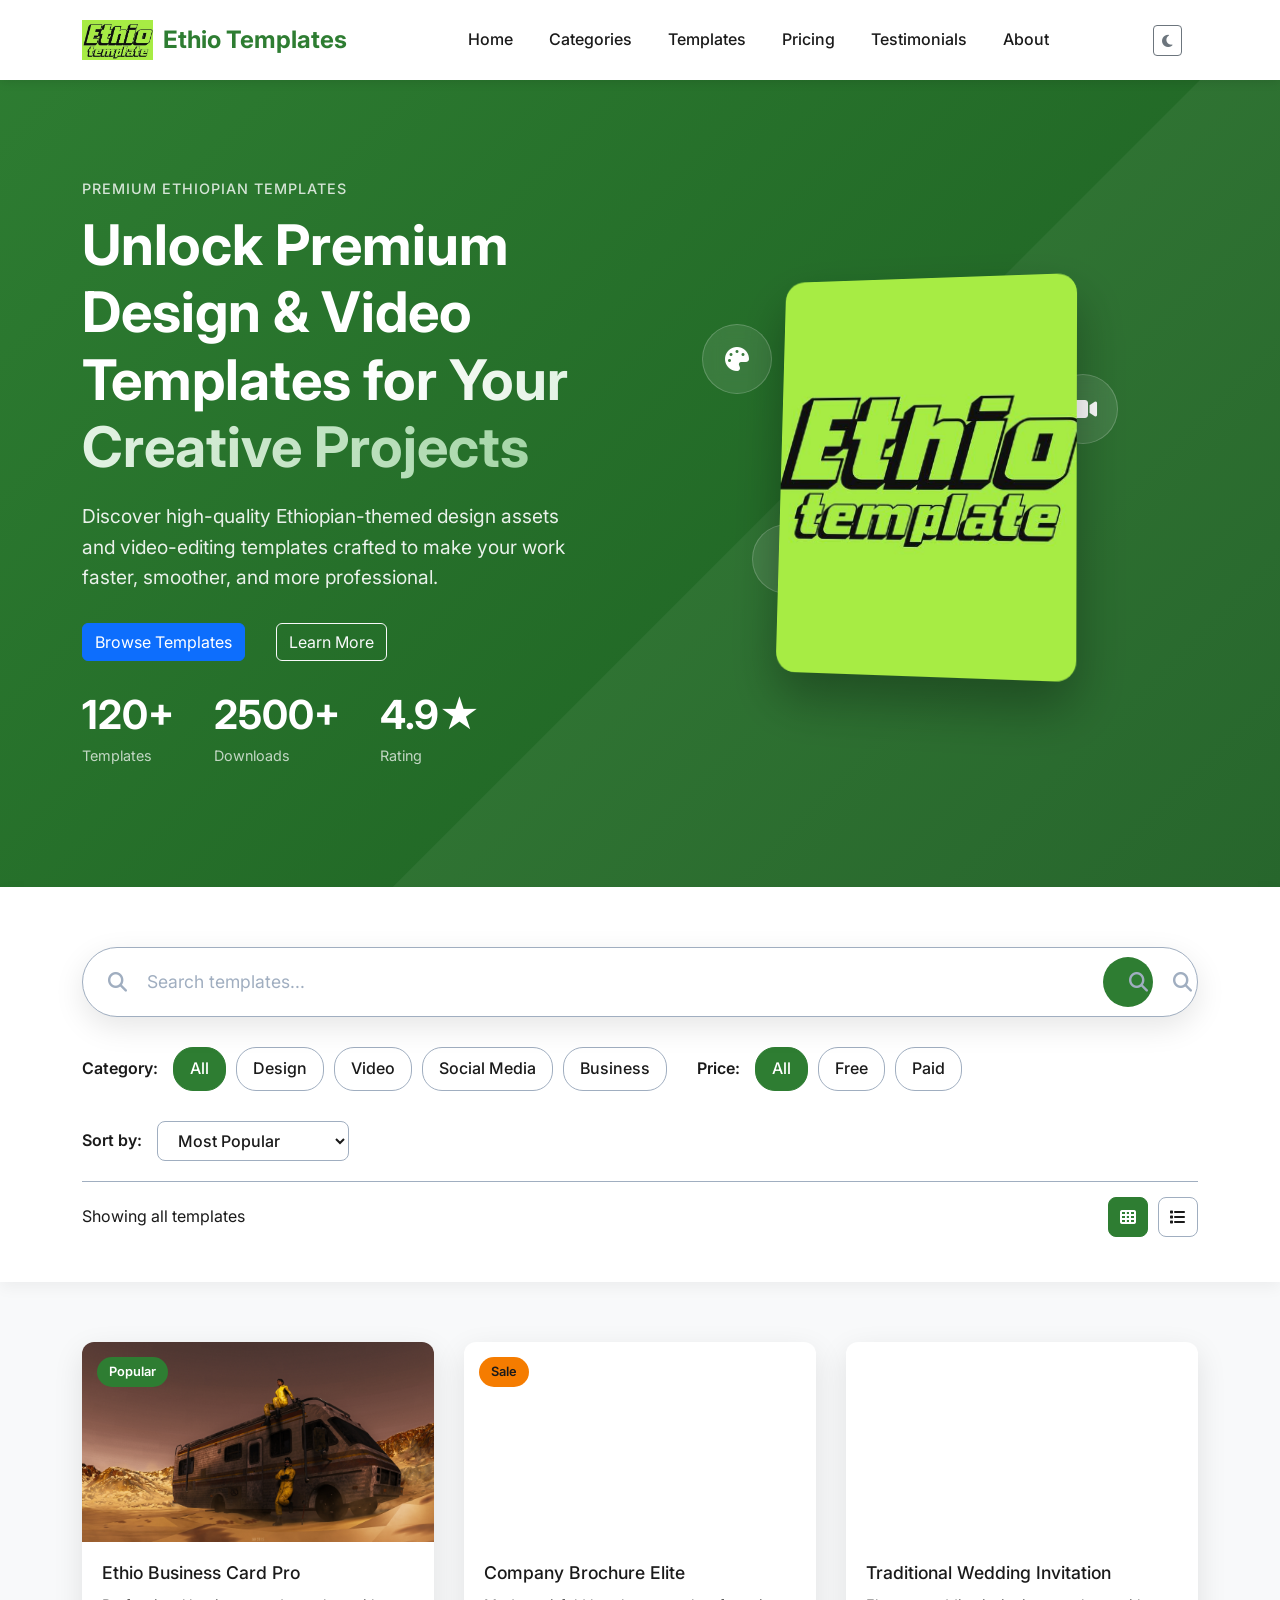
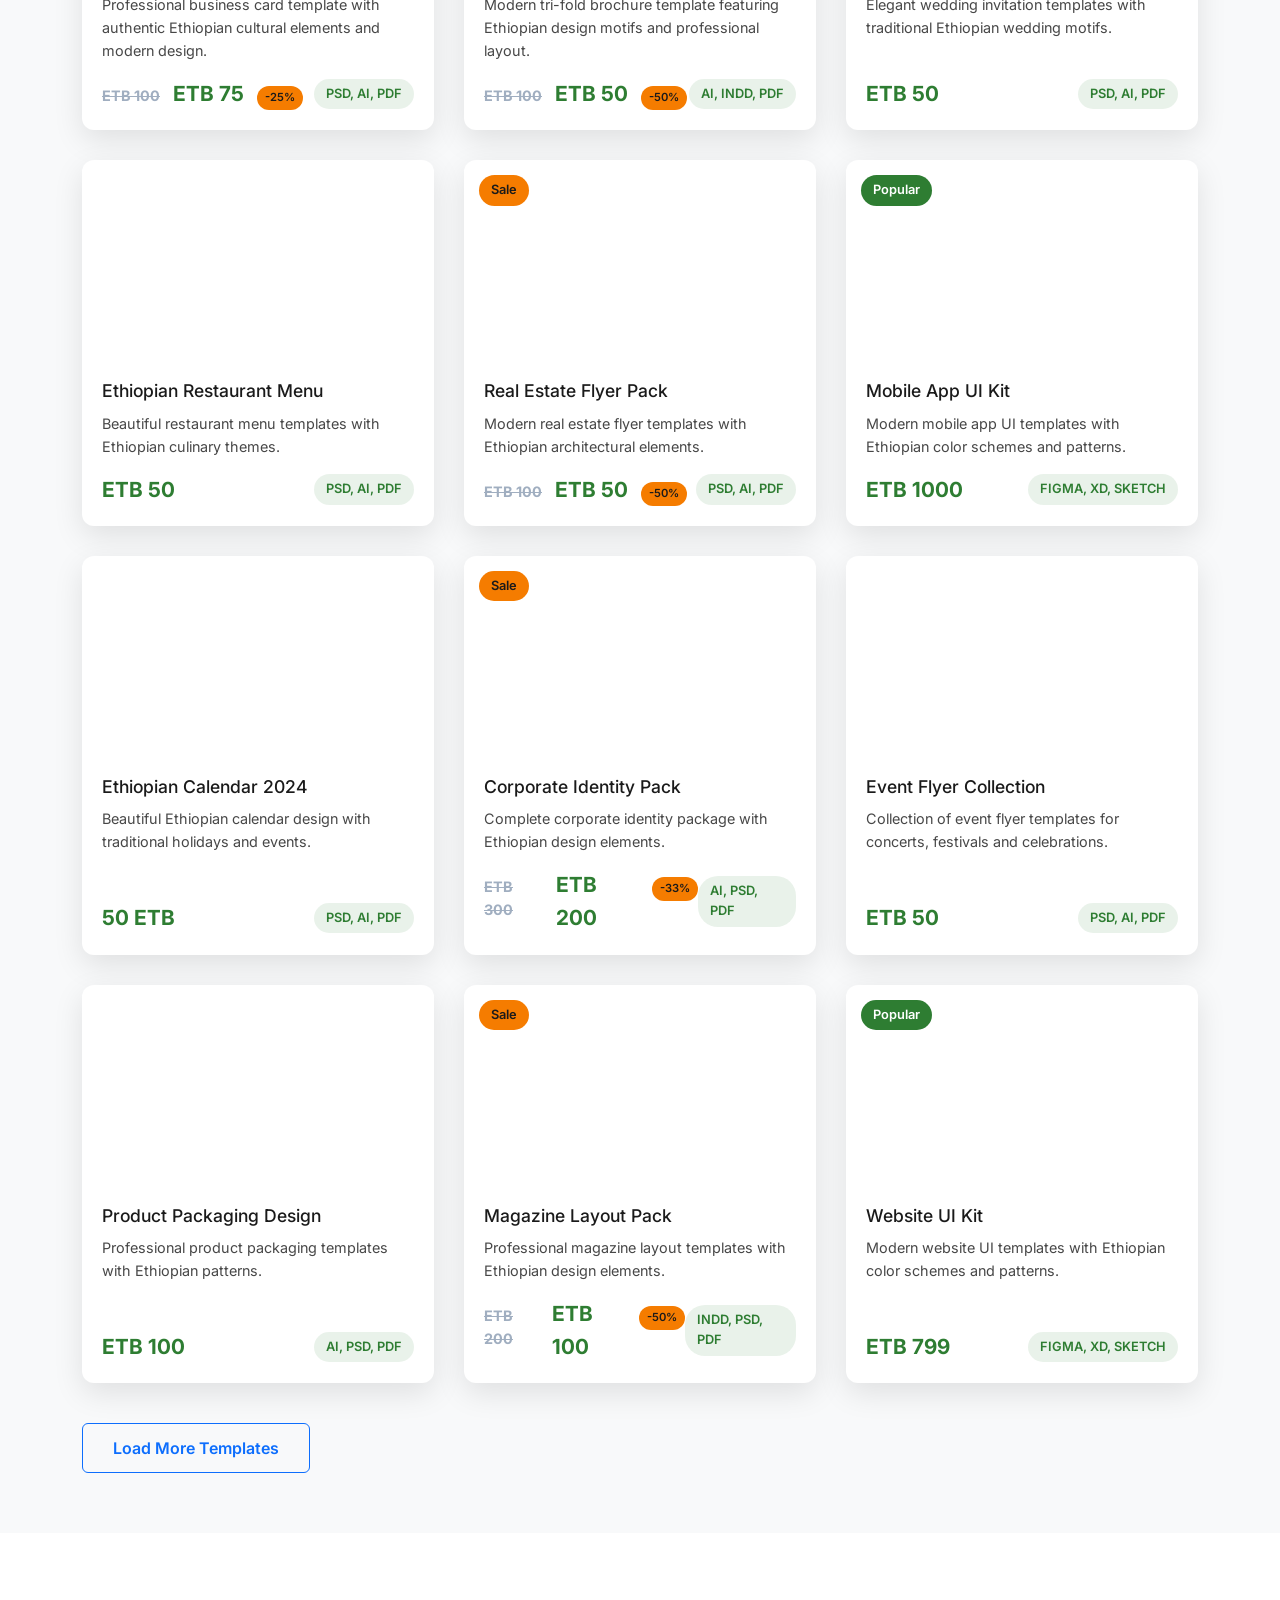
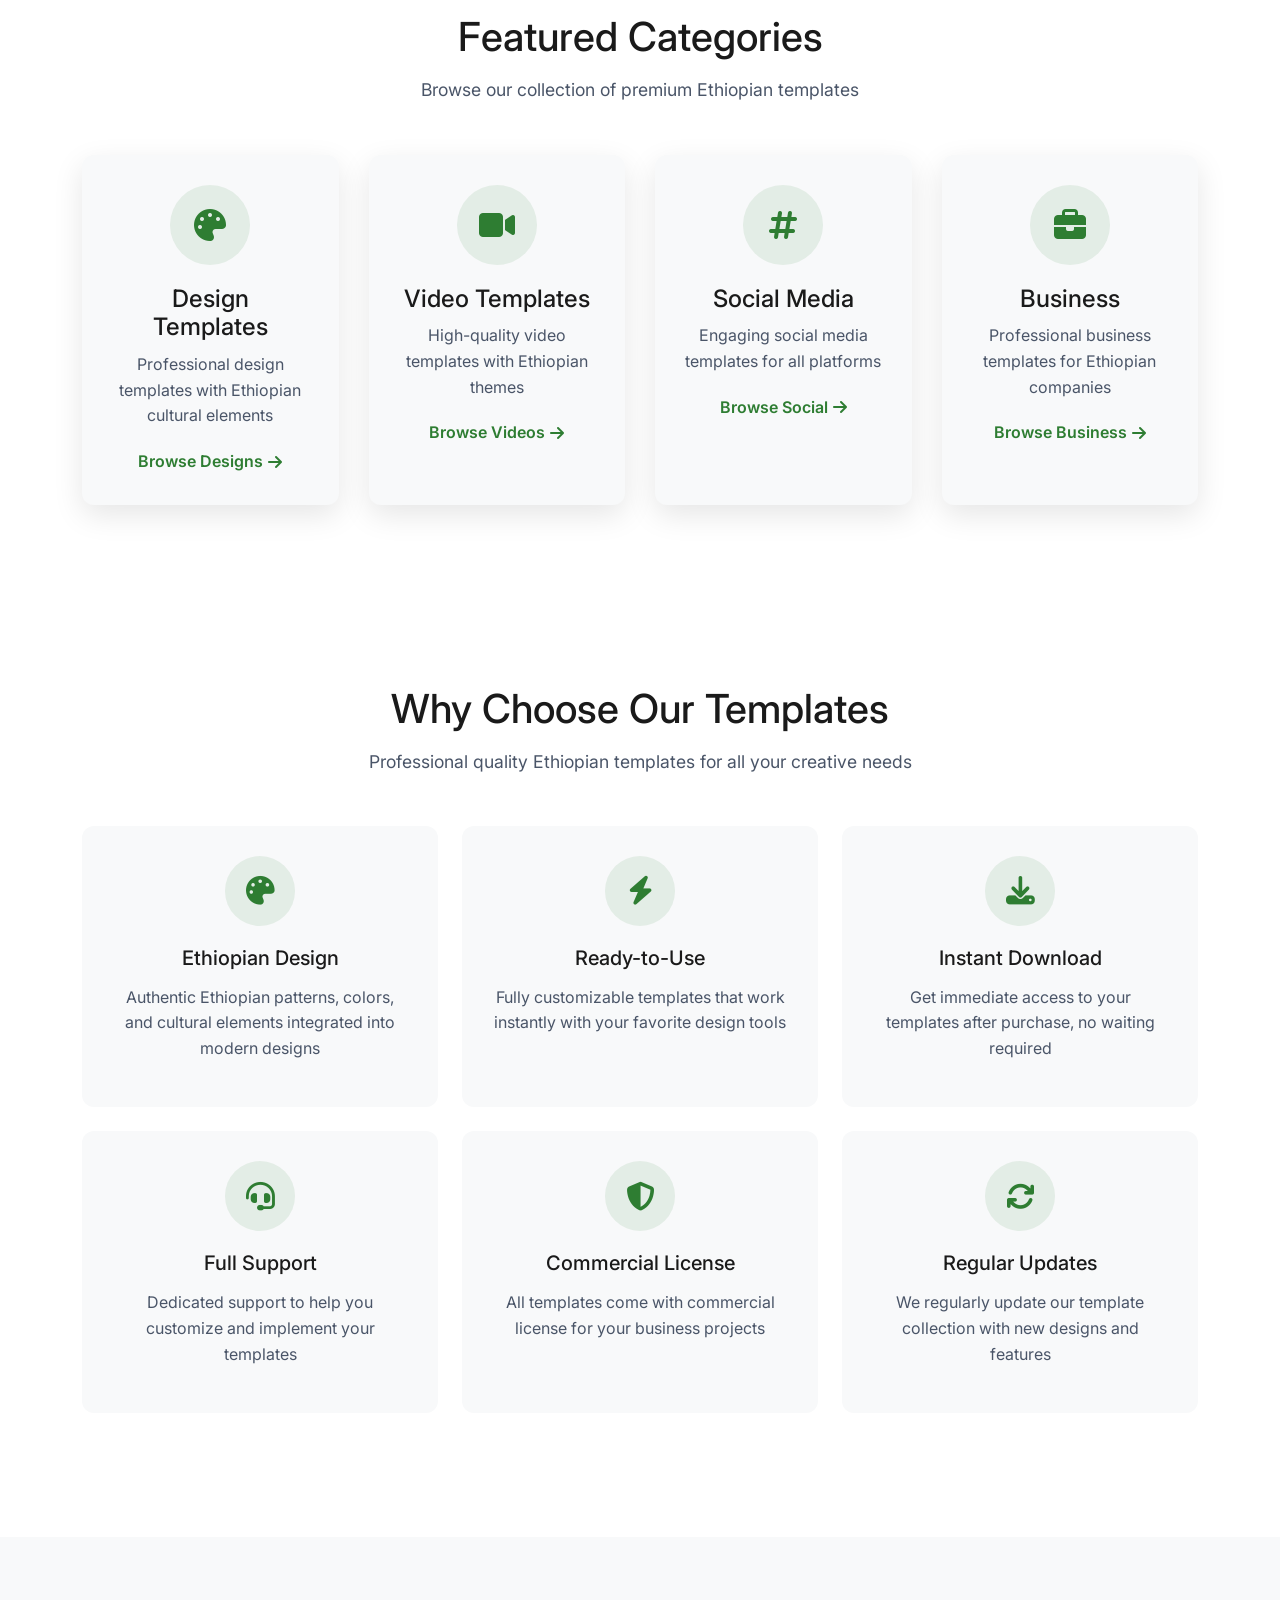
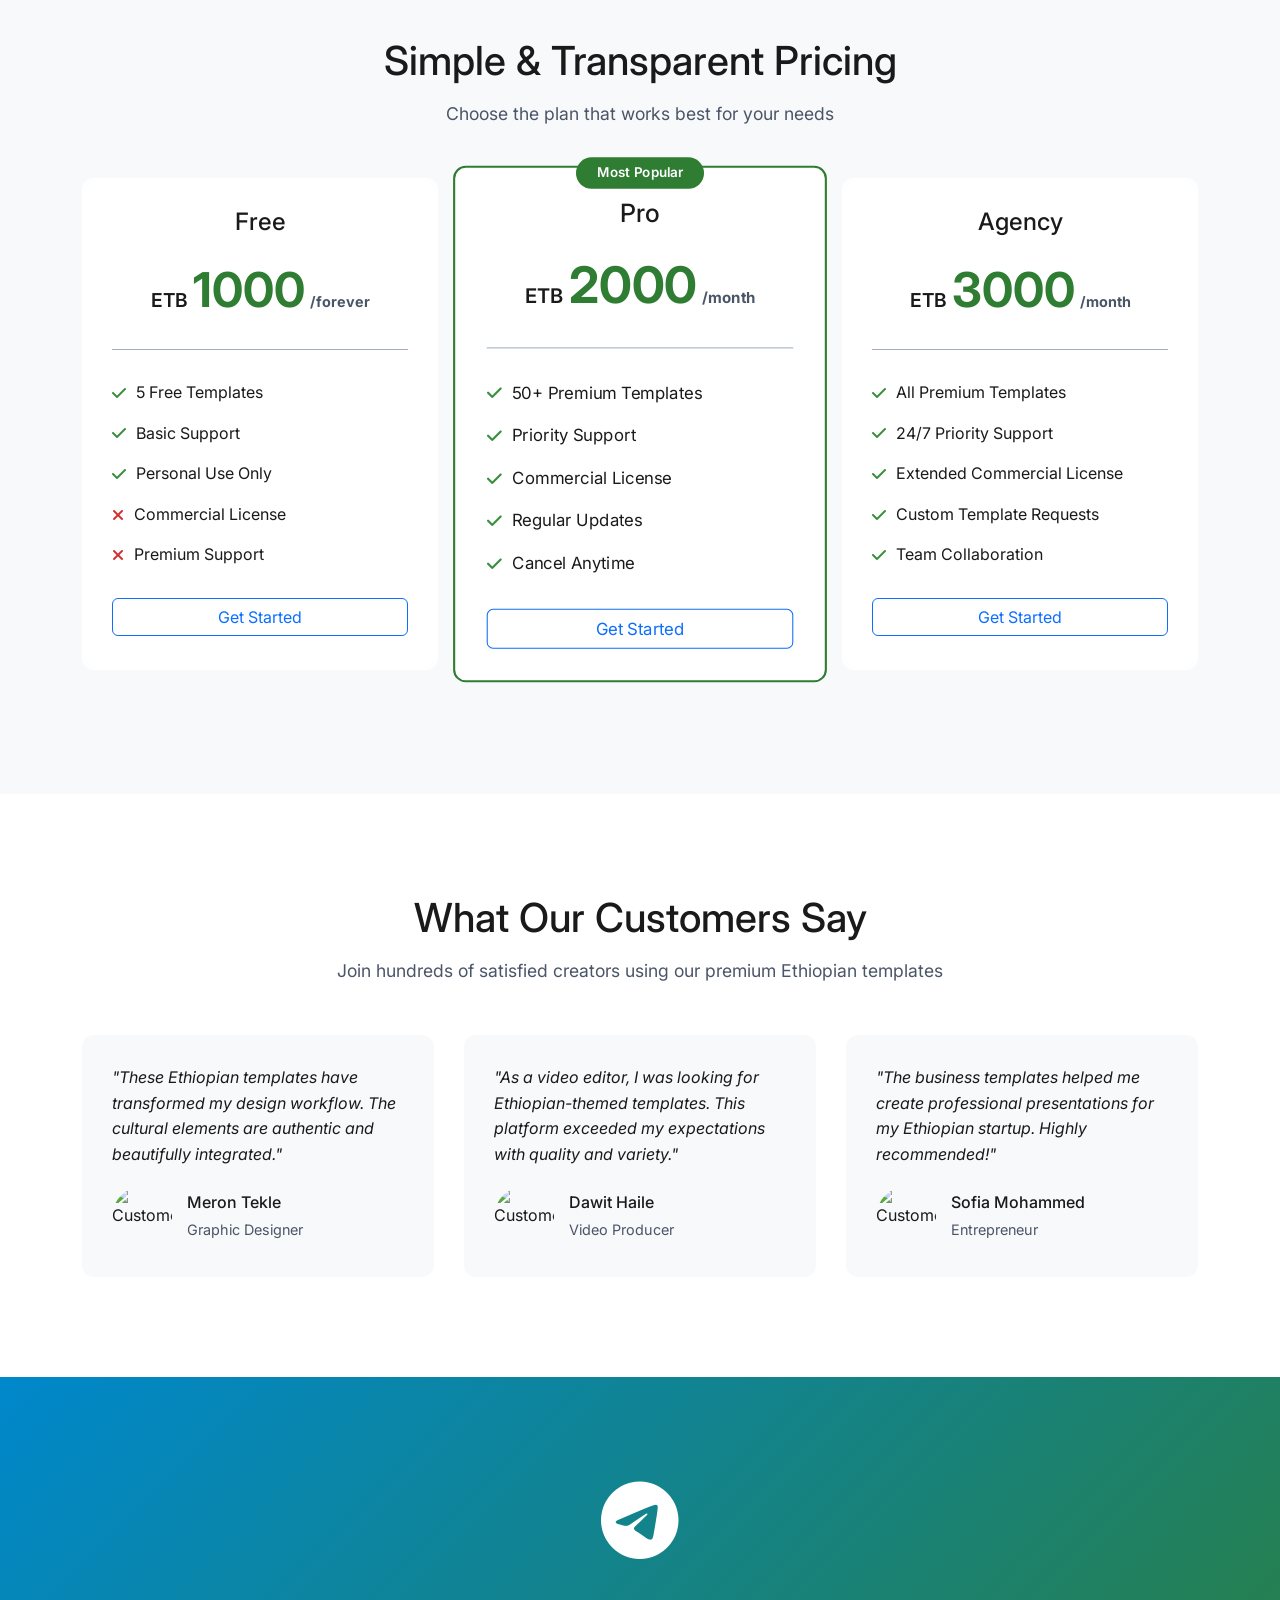
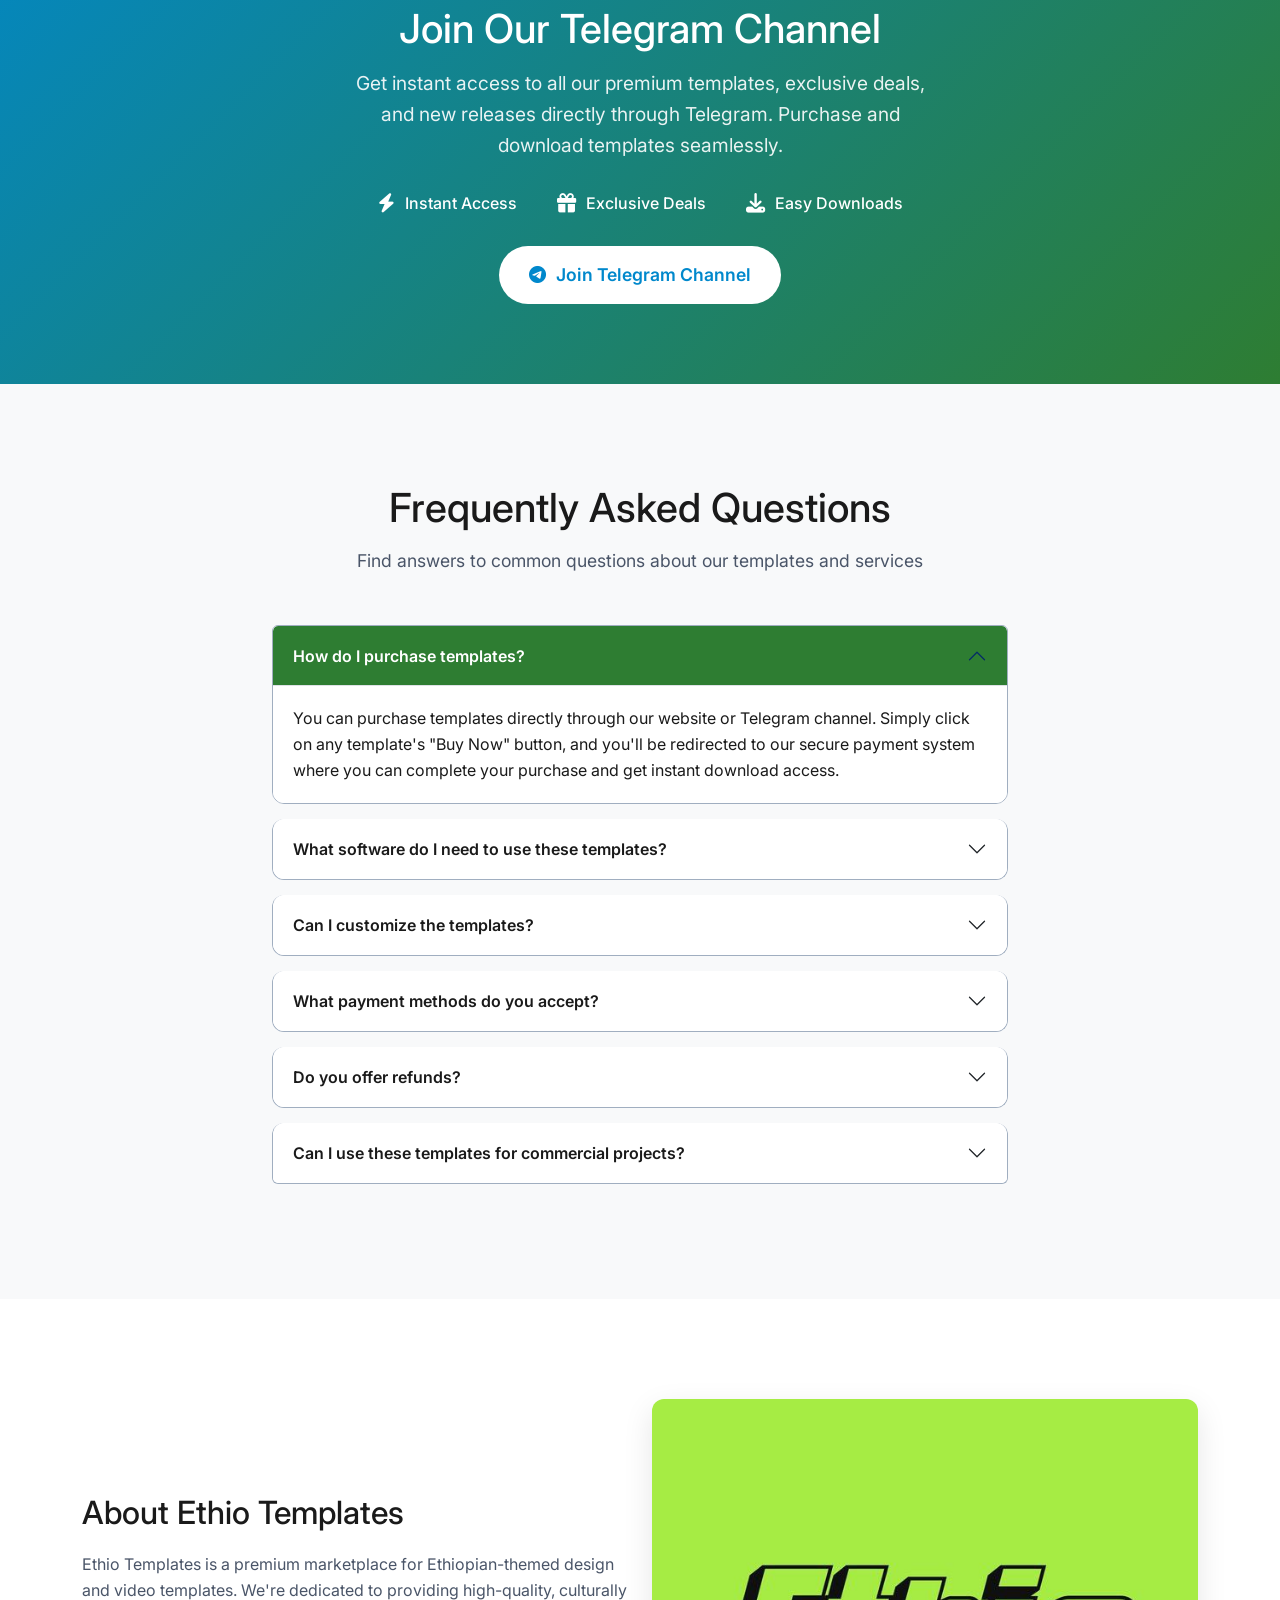
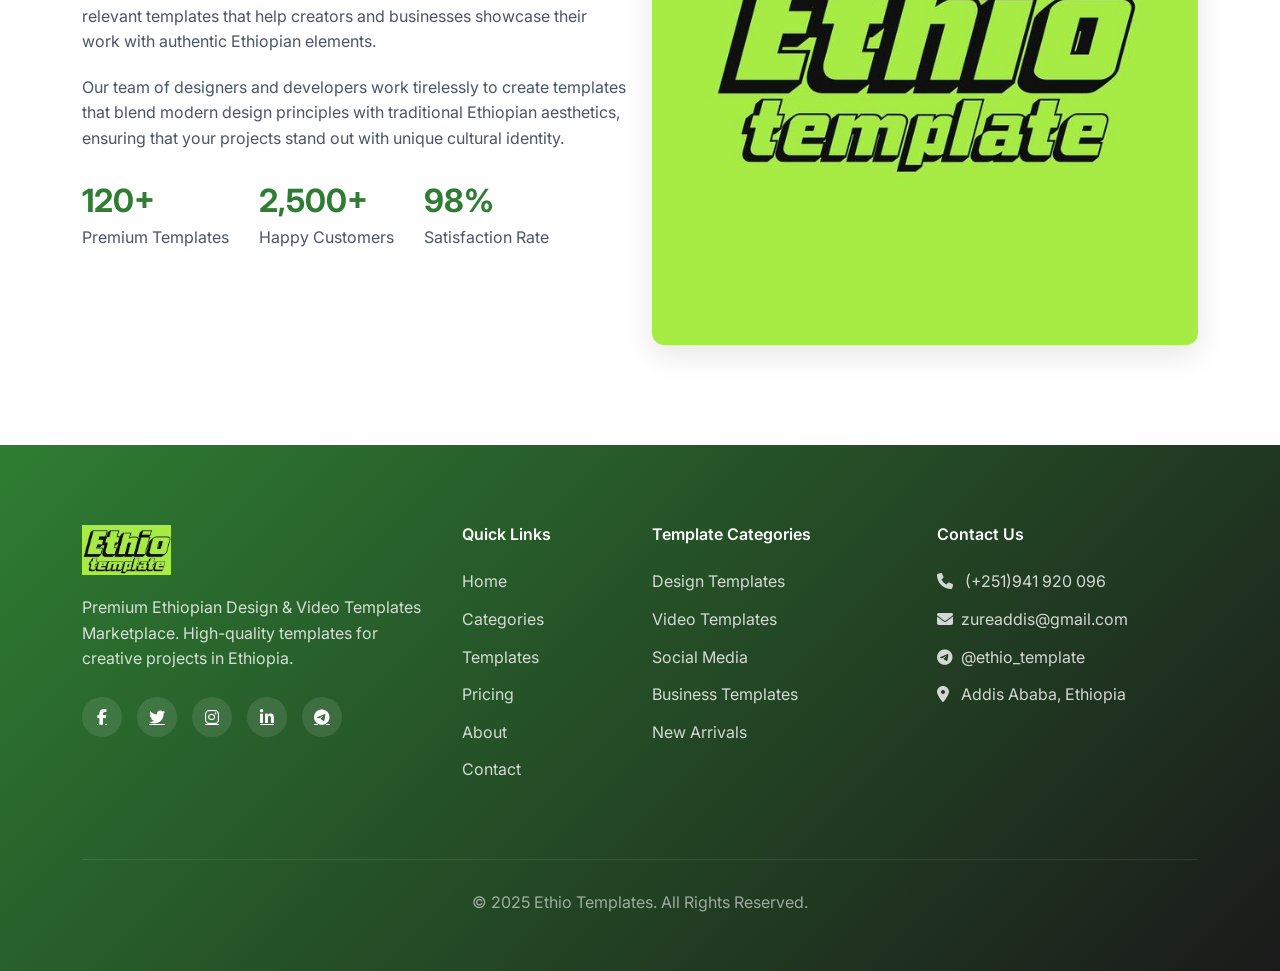
==== ethio-templates.html @ a9c1ab49 "all in one" ====
<!DOCTYPE html>
<html lang="en">
<head>
    <meta charset="UTF-8">
    <meta name="viewport" content="width=device-width, initial-scale=1.0">
    <meta name="description" content="Premium Ethiopian Design & Video Templates - High-quality templates for creative projects in Ethiopia">
    <meta name="keywords" content="ethiopian templates, design templates, video templates, premium templates, ethio design, freepik ethiopia, envato ethiopia">
    <meta name="author" content="ZuraAddiss">
    <title>Ethio Templates - Premium Design & Video Templates Marketplace</title>
    
    <!-- Bootstrap CSS -->
    <link href="https://cdn.jsdelivr.net/npm/bootstrap@5.3.0/dist/css/bootstrap.min.css" rel="stylesheet">
    <!-- Font Awesome -->
    <link rel="stylesheet" href="https://cdnjs.cloudflare.com/ajax/libs/font-awesome/6.4.0/css/all.min.css">
    <!-- Google Fonts -->
    <link href="https://fonts.googleapis.com/css2?family=Inter:wght@300;400;500;600;700;800&display=swap" rel="stylesheet">
    
    <!-- Custom CSS -->
    <link rel="stylesheet" href="ethio-templates.css">
</head>
<body>
    <!-- Navigation -->
    <nav class="navbar navbar-expand-lg navbar-light fixed-top">
        <div class="container">
            <a class="navbar-brand" href="index.html">
                <img src="assets/img/logoe.jpg" alt="Ethio Templates" class="logo-img">
                <span class="brand-text">Ethio Templates</span>
            </a>
            <button class="navbar-toggler" type="button" data-bs-toggle="collapse" data-bs-target="#navbarNav">
                <span class="navbar-toggler-icon"></span>
            </button>
            <div class="collapse navbar-collapse" id="navbarNav">
                <ul class="navbar-nav mx-auto">
                    <li class="nav-item">
                        <a class="nav-link" href="index.html">Home</a>
                    </li>
                    <li class="nav-item">
                        <a class="nav-link" href="#categories">Categories</a>
                    </li>
                    <li class="nav-item">
                        <a class="nav-link" href="#templates">Templates</a>
                    </li>
                    <li class="nav-item">
                        <a class="nav-link" href="#pricing">Pricing</a>
                    </li>
                    <li class="nav-item">
                        <a class="nav-link" href="#testimonials">Testimonials</a>
                    </li>
                    <li class="nav-item">
                        <a class="nav-link" href="#about">About</a>
                    </li>
                    <li class="nav-item">
                    </li>
                </ul>
                <div class="navbar-actions">
                    <div class="theme-toggle me-3">
                        <button class="btn btn-sm btn-outline-secondary" id="themeToggle">
                            <i class="fas fa-moon"></i>
                        </button>
                    </div>
                      <!--  <div class="user-actions">
                        <button class="btn btn-outline-primary me-2" id="loginBtn">Login</button>
                        <button class="btn btn-primary" id="signupBtn">Sign Up</button>
                    </div>
                </div>
            </div>
        --></div>
    </nav>

    <!-- Hero Section -->
    <section class="enhanced-templates-hero">
        <div class="container">
            <div class="row align-items-center">
                <div class="col-lg-6">
                    <div class="hero-content">
                        <h6>Premium Ethiopian Templates</h6>
                        <h1>Unlock Premium Design & Video Templates <span class="gradient-text">for Your Creative Projects</span></h1>
                        <p>Discover high-quality Ethiopian-themed design assets and video-editing templates crafted to make your work faster, smoother, and more professional.</p>
                        <div class="hero-buttons mt-4">
                            <a href="#templates" class="btn btn-primary me-3 scroll-to-section">Browse Templates</a>
                            <a href="#features" class="btn btn-outline-light scroll-to-section">Learn More</a>
                        </div>
                        <div class="hero-stats">
                            <div class="stat-item">
                                <h3>120+</h3>
                                <p>Templates</p>
                            </div>
                            <div class="stat-item">
                                <h3>2500+</h3>
                                <p>Downloads</p>
                            </div>
                            <div class="stat-item">
                                <h3>4.9★</h3>
                                <p>Rating</p>
                            </div>
                        </div>
                    </div>
                </div>
                <div class="col-lg-6">
                    <div class="hero-visual">
                        <div class="floating-template">
                            <img src="assets/img/template1-preview.jpg" alt="Premium Template" onerror="this.src='https://via.placeholder.com/300x400/2e7d32/ffffff?text=Premium+Template'">
                        </div>
                        <div class="floating-element element-1">
                            <i class="fas fa-palette"></i>
                        </div>
                        <div class="floating-element element-2">
                            <i class="fas fa-video"></i>
                        </div>
                        <div class="floating-element element-3">
                            <i class="fas fa-mobile-alt"></i>
                        </div>
                    </div>
                </div>
            </div>
        </div>
    </section>

    <!-- Search Section -->
    <section class="enhanced-search-section">
        <div class="container">
            <div class="search-filter-container">
                <div class="search-box-wrapper">
                    <div class="search-box">
                        <i class="fas fa-search"></i>
                        <input type="text" id="templateSearch" placeholder="Search templates...">
                        <button class="search-btn" id="searchButton" onclick="window.open('https://t.me/ethio_template/73143/76004', '_blank');">
    <i class="fas fa-search"></i>
</button>

</button>

                            <i class="fas fa-search"></i>
                        </button>
                    </div>
                </div>
                
                <div class="filter-controls">
                    <div class="filter-group">
                        <label>Category:</label>
                        <div class="filter-options">
                            <div class="filter-option active" data-filter="all">All</div>
                            <div class="filter-option" data-filter="design">Design</div>
                            <div class="filter-option" data-filter="video">Video</div>
                            <div class="filter-option" data-filter="social">Social Media</div>
                            <div class="filter-option" data-filter="business">Business</div>
                        </div>
                    </div>
                    
                    <div class="filter-group">
                        <label>Price:</label>
                        <div class="price-filter">
                            <div class="price-option active" data-price="all">All</div>
                            <div class="price-option" data-price="free">Free</div>
                            <div class="price-option" data-price="paid">Paid</div>
                        </div>
                    </div>
                    
                    <div class="filter-group">
                        <label>Sort by:</label>
                        <select class="sort-select" id="sortSelect">
                            <option value="popular">Most Popular</option>
                            <option value="newest">Newest</option>
                            <option value="price-low">Price: Low to High</option>
                            <option value="price-high">Price: High to Low</option>
                            <option value="rating">Highest Rated</option>
                        </select>
                    </div>
                </div>
                
                <div class="search-results-info">
                    <div class="results-count" id="resultsCount">Showing all templates</div>
                    <div class="view-controls">
                        <button class="view-btn active" data-view="grid">
                            <i class="fas fa-th"></i>
                        </button>
                        <button class="view-btn" data-view="list">
                            <i class="fas fa-list"></i>
                        </button>
                    </div>
                </div>
            </div>
        </div>
    </section>

    

    <!-- Templates Gallery -->
    <section class="enhanced-templates-gallery" id="templates">
        <div class="container">
            <div class="loading-spinner" id="loadingSpinner">
                <div class="spinner"></div>
                <p>Loading templates...</p>
            </div>
            
            <div class="templates-container" id="templatesContainer">
                <!-- Templates will be loaded here dynamically -->
            </div>
            
            <div class="no-results" id="noResults">
                <div class="no-results-content">
                    <i class="fas fa-search"></i>
                    <h3>No templates found</h3>
                    <p>Try adjusting your search or filter criteria</p>
                    <button class="btn btn-primary mt-3" id="resetFilters">Reset Filters</button>
                </div>
            </div>
            
            <div class="load-more-container">
                <button class="btn btn-outline-primary" id="loadMoreBtn">Load More Templates</button>
            </div>
        </div>
    </section>
<!-- Featured Categories -->
    <section class="featured-categories" id="categories">
        <div class="container">
            <div class="section-header">
                <h2>Featured Categories</h2>
                <p>Browse our collection of premium Ethiopian templates</p>
            </div>
            
            <div class="categories-grid">
                <div class="category-card">
                    <div class="category-icon">
                        <i class="fas fa-palette"></i>
                    </div>
                    <div>
    <h4>Design Templates</h4>
    <p>Professional design templates with Ethiopian cultural elements</p>
    <a href="https://t.me/ethio_template" class="category-link" data-filter="design">
        Browse Designs <i class="fas fa-arrow-right"></i>
    </a>
</div>

                </div>
                
                <div class="category-card">
                    <div class="category-icon">
                        <i class="fas fa-video"></i>
                    </div>
                    <h4>Video Templates</h4>
                    <p>High-quality video templates with Ethiopian themes</p>
                    <a href="https://t.me/ethio_template"  class="category-link" data-filter="video">
                        Browse Videos <i class="fas fa-arrow-right"></i>
                    </a>
                </div>
                
                <div class="category-card">
                    <div class="category-icon">
                        <i class="fas fa-hashtag"></i>
                    </div>
                    <h4>Social Media</h4>
                    <p>Engaging social media templates for all platforms</p>
                    <a href="https://t.me/ethio_template"  class="category-link" data-filter="social">
                        Browse Social <i class="fas fa-arrow-right"></i>
                    </a>
                </div>
                
                <div class="category-card">
                    <div class="category-icon">
                        <i class="fas fa-briefcase"></i>
                    </div>
                    <h4>Business</h4>
                    <p>Professional business templates for Ethiopian companies</p>
                    <a href="https://t.me/ethio_template" class="category-link" data-filter="business">
                        Browse Business <i class="fas fa-arrow-right"></i>
                    </a>
                </div>
            </div>
        </div>
    </section>
    <!-- Features Section -->
    <section class="section-padding features" id="features">
        <div class="container">
            <div class="section-header">
                <h2>Why Choose Our Templates</h2>
                <p>Professional quality Ethiopian templates for all your creative needs</p>
            </div>
            
            <div class="row">
                <div class="col-lg-4 col-md-6 mb-4">
                    <div class="feature-card">
                        <div class="feature-icon">
                            <i class="fas fa-palette"></i>
                        </div>
                        <h5>Ethiopian Design</h5>
                        <p>Authentic Ethiopian patterns, colors, and cultural elements integrated into modern designs</p>
                    </div>
                </div>
                
                <div class="col-lg-4 col-md-6 mb-4">
                    <div class="feature-card">
                        <div class="feature-icon">
                            <i class="fas fa-bolt"></i>
                        </div>
                        <h5>Ready-to-Use</h5>
                        <p>Fully customizable templates that work instantly with your favorite design tools</p>
                    </div>
                </div>
                
                <div class="col-lg-4 col-md-6 mb-4">
                    <div class="feature-card">
                        <div class="feature-icon">
                            <i class="fas fa-download"></i>
                        </div>
                        <h5>Instant Download</h5>
                        <p>Get immediate access to your templates after purchase, no waiting required</p>
                    </div>
                </div>
                
                <div class="col-lg-4 col-md-6 mb-4">
                    <div class="feature-card">
                        <div class="feature-icon">
                            <i class="fas fa-headset"></i>
                        </div>
                        <h5>Full Support</h5>
                        <p>Dedicated support to help you customize and implement your templates</p>
                    </div>
                </div>
                
                <div class="col-lg-4 col-md-6 mb-4">
                    <div class="feature-card">
                        <div class="feature-icon">
                            <i class="fas fa-shield-alt"></i>
                        </div>
                        <h5>Commercial License</h5>
                        <p>All templates come with commercial license for your business projects</p>
                    </div>
                </div>
                
                <div class="col-lg-4 col-md-6 mb-4">
                    <div class="feature-card">
                        <div class="feature-icon">
                            <i class="fas fa-sync"></i>
                        </div>
                        <h5>Regular Updates</h5>
                        <p>We regularly update our template collection with new designs and features</p>
                    </div>
                </div>
            </div>
        </div>
    </section>

    <!-- Pricing Section -->
    <section class="section-padding pricing" id="pricing">
        <div class="container">
            <div class="section-header">
                <h2>Simple & Transparent Pricing</h2>
                <p>Choose the plan that works best for your needs</p>
            </div>
            
            <div class="row justify-content-center">
                <div class="col-lg-4 col-md-6 mb-4">
                    <div class="pricing-card">
                        <div class="pricing-header">
                            <h4>Free</h4>
                            <div class="price">
                                <span class="currency">ETB</span>
                                <span class="amount">1000</span>
                                <span class="period">/forever</span>
                            </div>
                        </div>
                        <div class="pricing-features">
                            <ul>
                                <li><i class="fas fa-check"></i> 5 Free Templates</li>
                                <li><i class="fas fa-check"></i> Basic Support</li>
                                <li><i class="fas fa-check"></i> Personal Use Only</li>
                                <li><i class="fas fa-times"></i> Commercial License</li>
                                <li><i class="fas fa-times"></i> Premium Support</li>
                            </ul>
                        </div>
                        <div class="pricing-footer">
                                                  <a href="https://t.me/ethio_template" class="btn btn-outline-primary w-100">
        Get Started
    </a>
                        </div>
                    </div>
                </div>
                
                <div class="col-lg-4 col-md-6 mb-4">
                    <div class="pricing-card popular">
                        <div class="popular-badge">Most Popular</div>
                        <div class="pricing-header">
                            <h4>Pro</h4>
                            <div class="price">
                                <span class="currency">ETB</span>
                                <span class="amount">2000</span>
                                <span class="period">/month</span>
                            </div>
                        </div>
                        <div class="pricing-features">
                            <ul>
                                <li><i class="fas fa-check"></i> 50+ Premium Templates</li>
                                <li><i class="fas fa-check"></i> Priority Support</li>
                                <li><i class="fas fa-check"></i> Commercial License</li>
                                <li><i class="fas fa-check"></i> Regular Updates</li>
                                <li><i class="fas fa-check"></i> Cancel Anytime</li>
                            </ul>
                        </div>
                        <div class="pricing-footer">
                              <a href="https://t.me/ethio_template" class="btn btn-outline-primary w-100">
        Get Started
    </a>
                        </div>
                    </div>
                </div>
                
                <div class="col-lg-4 col-md-6 mb-4">
                    <div class="pricing-card">
                        <div class="pricing-header">
                            <h4>Agency</h4>
                            <div class="price">
                                <span class="currency">ETB</span>
                                <span class="amount">3000</span>
                                <span class="period">/month</span>
                            </div>
                        </div>
                        <div class="pricing-features">
                            <ul>
                                <li><i class="fas fa-check"></i> All Premium Templates</li>
                                <li><i class="fas fa-check"></i> 24/7 Priority Support</li>
                                <li><i class="fas fa-check"></i> Extended Commercial License</li>
                                <li><i class="fas fa-check"></i> Custom Template Requests</li>
                                <li><i class="fas fa-check"></i> Team Collaboration</li>
                            </ul>
                        </div>
                        <div class="pricing-footer">
    <a href="https://t.me/ethio_template" class="btn btn-outline-primary w-100">
        Get Started
    </a>
</div>

                        </div>
                    </div>
                </div>
            </div>
        </div>
    </section>

    <!-- Testimonials Section -->
    <section class="section-padding testimonials" id="testimonials">
        <div class="container">
            <div class="section-header">
                <h2>What Our Customers Say</h2>
                <p>Join hundreds of satisfied creators using our premium Ethiopian templates</p>
            </div>
            
            <div class="testimonials-slider">
                <div class="testimonial-card">
                    <div class="testimonial-content">
                        <p>"These Ethiopian templates have transformed my design workflow. The cultural elements are authentic and beautifully integrated."</p>
                    </div>
                    <div class="testimonial-author">
                        <img src="https://via.placeholder.com/60" alt="Customer">
                        <div class="author-info">
                            <h6>Meron Tekle</h6>
                            <span>Graphic Designer</span>
                        </div>
                    </div>
                </div>
                
                <div class="testimonial-card">
                    <div class="testimonial-content">
                        <p>"As a video editor, I was looking for Ethiopian-themed templates. This platform exceeded my expectations with quality and variety."</p>
                    </div>
                    <div class="testimonial-author">
                        <img src="https://via.placeholder.com/60" alt="Customer">
                        <div class="author-info">
                            <h6>Dawit Haile</h6>
                            <span>Video Producer</span>
                        </div>
                    </div>
                </div>
                
                <div class="testimonial-card">
                    <div class="testimonial-content">
                        <p>"The business templates helped me create professional presentations for my Ethiopian startup. Highly recommended!"</p>
                    </div>
                    <div class="testimonial-author">
                        <img src="https://via.placeholder.com/60" alt="Customer">
                        <div class="author-info">
                            <h6>Sofia Mohammed</h6>
                            <span>Entrepreneur</span>
                        </div>
                    </div>
                </div>
            </div>
        </div>
    </section>

    <!-- Enhanced Telegram CTA -->
    <section class="enhanced-telegram-cta">
        <div class="container">
            <div class="telegram-content">
                <div class="telegram-icon">
                    <i class="fab fa-telegram"></i>
                </div>
                <h3>Join Our Telegram Channel</h3>
                <p>Get instant access to all our premium templates, exclusive deals, and new releases directly through Telegram. Purchase and download templates seamlessly.</p>
                
                <div class="telegram-features">
                    <div class="feature">
                        <i class="fas fa-bolt"></i>
                        <span>Instant Access</span>
                    </div>
                    <div class="feature">
                        <i class="fas fa-gift"></i>
                        <span>Exclusive Deals</span>
                    </div>
                    <div class="feature">
                        <i class="fas fa-download"></i>
                        <span>Easy Downloads</span>
                    </div>
                </div>
                
                <a href="https://t.me/ethio_template" class="telegram-btn" target="_blank">
                    <i class="fab fa-telegram"></i> Join Telegram Channel
                </a>
            </div>
        </div>
    </section>

    <!-- FAQ Section -->
    <section class="section-padding faq" id="faq">
        <div class="container">
            <div class="section-header">
                <h2>Frequently Asked Questions</h2>
                <p>Find answers to common questions about our templates and services</p>
            </div>
            
            <div class="row justify-content-center">
                <div class="col-lg-8">
                    <div class="accordion" id="faqAccordion">
                        <div class="accordion-item">
                            <h2 class="accordion-header">
                                <button class="accordion-button" type="button" data-bs-toggle="collapse" data-bs-target="#faq1">
                                    How do I purchase templates?
                                </button>
                            </h2>
                            <div id="faq1" class="accordion-collapse collapse show" data-bs-parent="#faqAccordion">
                                <div class="accordion-body">
                                    You can purchase templates directly through our website or Telegram channel. Simply click on any template's "Buy Now" button, and you'll be redirected to our secure payment system where you can complete your purchase and get instant download access.
                                </div>
                            </div>
                        </div>
                        
                        <div class="accordion-item">
                            <h2 class="accordion-header">
                                <button class="accordion-button collapsed" type="button" data-bs-toggle="collapse" data-bs-target="#faq2">
                                    What software do I need to use these templates?
                                </button>
                            </h2>
                            <div id="faq2" class="accordion-collapse collapse" data-bs-parent="#faqAccordion">
                                <div class="accordion-body">
                                    Our templates are provided in multiple formats (PSD, AI, PDF, MP4, etc.) compatible with popular software like Adobe Photoshop, Illustrator, Premiere Pro, After Effects, and Canva. Each template listing specifies the required software.
                                </div>
                            </div>
                        </div>
                        
                        <div class="accordion-item">
                            <h2 class="accordion-header">
                                <button class="accordion-button collapsed" type="button" data-bs-toggle="collapse" data-bs-target="#faq3">
                                    Can I customize the templates?
                                </button>
                            </h2>
                            <div id="faq3" class="accordion-collapse collapse" data-bs-parent="#faqAccordion">
                                <div class="accordion-body">
                                    Yes! All our templates are fully customizable. You can change colors, text, images, and other elements to match your brand and preferences. We provide layered files for easy editing.
                                </div>
                            </div>
                        </div>
                        
                        <div class="accordion-item">
                            <h2 class="accordion-header">
                                <button class="accordion-button collapsed" type="button" data-bs-toggle="collapse" data-bs-target="#faq4">
                                    What payment methods do you accept?
                                </button>
                            </h2>
                            <div id="faq4" class="accordion-collapse collapse" data-bs-parent="#faqAccordion">
                                <div class="accordion-body">
                                    We accept various payment methods including CBE Birr, Tele Birr, bank transfer, and major credit cards. All payments are processed securely through our payment partners.
                                </div>
                            </div>
                        </div>
                        
                        <div class="accordion-item">
                            <h2 class="accordion-header">
                                <button class="accordion-button collapsed" type="button" data-bs-toggle="collapse" data-bs-target="#faq5">
                                    Do you offer refunds?
                                </button>
                            </h2>
                            <div id="faq5" class="accordion-collapse collapse" data-bs-parent="#faqAccordion">
                                <div class="accordion-body">
                                    Due to the digital nature of our products, we don't offer refunds once the templates have been downloaded. However, we provide detailed previews and descriptions to help you make an informed decision before purchase.
                                </div>
                            </div>
                        </div>
                        
                        <div class="accordion-item">
                            <h2 class="accordion-header">
                                <button class="accordion-button collapsed" type="button" data-bs-toggle="collapse" data-bs-target="#faq6">
                                    Can I use these templates for commercial projects?
                                </button>
                            </h2>
                            <div id="faq6" class="accordion-collapse collapse" data-bs-parent="#faqAccordion">
                                <div class="accordion-body">
                                    Yes! All our templates come with a commercial license, allowing you to use them for client work and commercial projects. You cannot resell or redistribute the templates as-is.
                                </div>
                            </div>
                        </div>
                    </div>
                </div>
            </div>
        </div>
    </section>

    <!-- About Section -->
    <section class="section-padding about" id="about">
        <div class="container">
            <div class="row align-items-center">
                <div class="col-lg-6">
                    <div class="about-content">
                        <h2>About Ethio Templates</h2>
                        <p>Ethio Templates is a premium marketplace for Ethiopian-themed design and video templates. We're dedicated to providing high-quality, culturally relevant templates that help creators and businesses showcase their work with authentic Ethiopian elements.</p>
                        <p>Our team of designers and developers work tirelessly to create templates that blend modern design principles with traditional Ethiopian aesthetics, ensuring that your projects stand out with unique cultural identity.</p>
                        <div class="about-stats">
                            <div class="stat">
                                <h4>120+</h4>
                                <p>Premium Templates</p>
                            </div>
                            <div class="stat">
                                <h4>2,500+</h4>
                                <p>Happy Customers</p>
                            </div>
                            <div class="stat">
                                <h4>98%</h4>
                                <p>Satisfaction Rate</p>
                            </div>
                        </div>
                    </div>
                </div>
                <div class="col-lg-6">
                    <div class="about-image">
                        <img src="assets/image.png" alt="About Ethio Templates">
                    </div>
                </div>
            </div>
        </div>
    </section>

    <!-- Footer -->
    <footer>
        <div class="container">
            <div class="row">
                <div class="col-lg-4 mb-5 mb-lg-0">
                    <div class="footer-logo">
                        <img src="assets/img/logoe.jpg" alt="Ethio Templates">
                    </div>
                    <p>Premium Ethiopian Design & Video Templates Marketplace. High-quality templates for creative projects in Ethiopia.</p>
                    <div class="social-icons">
                        <a href="#"><i class="fab fa-facebook-f"></i></a>
                        <a href="#"><i class="fab fa-twitter"></i></a>
                        <a href="https://www.instagram.com/zureaddis/"><i class="fab fa-instagram"></i></a>
                        <a href="https://www.linkedin.com/company/zure-addis?originalSubdomain=et"><i class="fab fa-linkedin-in"></i></a>
                        <a href="https://t.me/ethio_template"><i class="fab fa-telegram"></i></a>
                    </div>
                </div>
                
                <div class="col-lg-2 col-md-4 mb-5 mb-md-0">
                    <div class="footer-links">
                        <h6>Quick Links</h6>
                        <ul>
                            <li><a href="index.html">Home</a></li>
                            <li><a href="#categories">Categories</a></li>
                            <li><a href="#templates">Templates</a></li>
                            <li><a href="#pricing">Pricing</a></li>
                            <li><a href="#about">About</a></li>
                            <li><a href="#contact">Contact</a></li>
                        </ul>
                    </div>
                </div>
                
                <div class="col-lg-3 col-md-4 mb-5 mb-md-0">
                    <div class="footer-links">
                        <h6>Template Categories</h6>
                        <ul>
                            <li><a href="#templates" class="filter-link" data-filter="design">Design Templates</a></li>
                            <li><a href="#templates" class="filter-link" data-filter="video">Video Templates</a></li>
                            <li><a href="#templates" class="filter-link" data-filter="social">Social Media</a></li>
                            <li><a href="#templates" class="filter-link" data-filter="business">Business Templates</a></li>
                            <li><a href="#templates" class="filter-link" data-filter="new">New Arrivals</a></li>
                        </ul>
                    </div>
                </div>
                
                <div class="col-lg-3 col-md-4">
                    <div class="footer-links">
                        <h6>Contact Us</h6>
                        <ul>
                            <li><a href="tel:+251941920096"><i class="fas fa-phone me-2"></i> (+251)941 920 096</a></li>
                            <li><a href="mailto:zureaddis@gmail.com"><i class="fas fa-envelope me-2"></i>zureaddis@gmail.com</a></li>
                            <li><a href="https://t.me/ethio_template" target="_blank"><i class="fab fa-telegram me-2"></i>@ethio_template</a></li>
                            <li><a href="#"><i class="fas fa-map-marker-alt me-2"></i> Addis Ababa, Ethiopia</a></li>
                        </ul>
                    </div>
                </div>
            </div>
            
            <div class="copyright">
                <p>&copy; 2025 Ethio Templates. All Rights Reserved.</p>
            </div>
        </div>
    </footer>

    <!-- Template Preview Modal -->
    <div class="modal fade" id="templateModal" tabindex="-1">
        <div class="modal-dialog modal-lg">
            <div class="modal-content">
                <div class="modal-header">
                    <h5 class="modal-title" id="templateModalLabel">Template Preview</h5>
                    <button type="button" class="btn-close" data-bs-dismiss="modal"></button>
                </div>
                <div class="modal-body">
                    <div id="templatePreviewContent">
                        <!-- Preview content will be loaded here -->
                    </div>
                </div>
            </div>
        </div>
    </div>

    <!-- Login Modal -->
    <div class="modal fade" id="loginModal" tabindex="-1">
        <div class="modal-dialog">
            <div class="modal-content">
                <div class="modal-header">
                    <h5 class="modal-title">Login to Your Account</h5>
                    <button type="button" class="btn-close" data-bs-dismiss="modal"></button>
                </div>
                <div class="modal-body">
                    <form id="loginForm">
                        <div class="form-group mb-3">
                            <label for="loginEmail">Email Address</label>
                            <input type="email" class="form-control" id="loginEmail" required>
                        </div>
                        <div class="form-group mb-3">
                            <label for="loginPassword">Password</label>
                            <input type="password" class="form-control" id="loginPassword" required>
                        </div>
                        <div class="d-flex justify-content-between align-items-center mb-3">
                            <div class="form-check">
                                <input class="form-check-input" type="checkbox" id="rememberMe">
                                <label class="form-check-label" for="rememberMe">Remember me</label>
                            </div>
                            <a href="#" class="text-primary">Forgot password?</a>
                        </div>
                        <button type="submit" class="btn btn-primary w-100">Login</button>
                    </form>
                    <div class="text-center mt-3">
                        <p>Don't have an account? <a href="#" class="text-primary" id="showSignup">Sign up</a></p>
                    </div>
                </div>
            </div>
        </div>
    </div>

    <!-- Signup Modal -->
    <div class="modal fade" id="signupModal" tabindex="-1">
        <div class="modal-dialog">
            <div class="modal-content">
                <div class="modal-header">
                    <h5 class="modal-title">Create Your Account</h5>
                    <button type="button" class="btn-close" data-bs-dismiss="modal"></button>
                </div>
                <div class="modal-body">
                    <form id="signupForm">
                        <div class="row">
                            <div class="col-md-6">
                                <div class="form-group mb-3">
                                    <label for="signupFirstName">First Name</label>
                                    <input type="text" class="form-control" id="signupFirstName" required>
                                </div>
                            </div>
                            <div class="col-md-6">
                                <div class="form-group mb-3">
                                    <label for="signupLastName">Last Name</label>
                                    <input type="text" class="form-control" id="signupLastName" required>
                                </div>
                            </div>
                        </div>
                        <div class="form-group mb-3">
                            <label for="signupEmail">Email Address</label>
                            <input type="email" class="form-control" id="signupEmail" required>
                        </div>
                        <div class="form-group mb-3">
                            <label for="signupPassword">Password</label>
                            <input type="password" class="form-control" id="signupPassword" required>
                        </div>
                        <div class="form-group mb-3">
                            <label for="signupConfirmPassword">Confirm Password</label>
                            <input type="password" class="form-control" id="signupConfirmPassword" required>
                        </div>
                        <div class="form-check mb-3">
                            <input class="form-check-input" type="checkbox" id="agreeTerms" required>
                            <label class="form-check-label" for="agreeTerms">
                                I agree to the <a href="#" class="text-primary">Terms of Service</a> and <a href="#" class="text-primary">Privacy Policy</a>
                            </label>
                        </div>
                        <button type="submit" class="btn btn-primary w-100">Create Account</button>
                    </form>
                    <div class="text-center mt-3">
                        <p>Already have an account? <a href="#" class="text-primary" id="showLogin">Login</a></p>
                    </div>
                </div>
            </div>
        </div>
    </div>

    <!-- Bootstrap JS -->
    <script src="https://cdn.jsdelivr.net/npm/bootstrap@5.3.0/dist/js/bootstrap.bundle.min.js"></script>
    <!-- Custom JS -->
    <script src="ethio-templates.js"></script>
</body>
</html>
---- ethio-templates.css ----
/* ethio-templates-enhanced.css */
:root {
    --primary: #2e7d32;
    --primary-dark: #1b5e20;
    --primary-light: #4caf50;
    --accent: #66bb6a;
    --success: #388e3c;
    --warning: #f57c00;
    --danger: #d32f2f;
    --dark: #1a1a1a;
    --dark-gray: #2d3748;
    --medium-gray: #4a5568;
    --light-gray: #a0aec0;
    --light: #f8f9fa;
    --white: #ffffff;
    --shadow: 0 10px 30px rgba(0, 0, 0, 0.1);
    --shadow-lg: 0 20px 40px rgba(0, 0, 0, 0.15);
    --transition: all 0.3s ease;
    --border-radius: 12px;
    --border-radius-lg: 20px;
}

[data-theme="dark"] {
    --primary: #4caf50;
    --primary-dark: #388e3c;
    --primary-light: #66bb6a;
    --accent: #81c784;
    --success: #4caf50;
    --warning: #ff9800;
    --danger: #f44336;
    --dark: #f8f9fa;
    --dark-gray: #e2e8f0;
    --medium-gray: #cbd5e0;
    --light-gray: #718096;
    --light: #121212;
    --white: #1e1e1e;
    --shadow: 0 10px 30px rgba(0, 0, 0, 0.3);
    --shadow-lg: 0 20px 40px rgba(0, 0, 0, 0.4);
}

/* Global Styles */
* {
    margin: 0;
    padding: 0;
    box-sizing: border-box;
}

body {
    font-family: 'Inter', sans-serif;
    line-height: 1.6;
    color: var(--dark);
    background-color: var(--light);
    transition: var(--transition);
}

.section-padding {
    padding: 100px 0;
}

/* Navbar */
.navbar {
    background: var(--white);
    box-shadow: 0 2px 10px rgba(0, 0, 0, 0.1);
    transition: var(--transition);
    padding: 15px 0;
}

[data-theme="dark"] .navbar {
    background: var(--dark);
}

.navbar.scrolled {
    padding: 10px 0;
    box-shadow: 0 5px 20px rgba(0, 0, 0, 0.1);
}

.navbar-brand {
    display: flex;
    align-items: center;
}

.logo-img {
    height: 40px;
    margin-right: 10px;
}

.brand-text {
    font-weight: 700;
    font-size: 1.5rem;
    color: var(--primary);
}

.navbar-nav .nav-link {
    font-weight: 500;
    color: var(--dark);
    margin: 0 10px;
    transition: var(--transition);
}

[data-theme="dark"] .navbar-nav .nav-link {
    color: var(--light);
}

.navbar-nav .nav-link:hover,
.navbar-nav .nav-link.active {
    color: var(--primary);
}

.navbar-actions {
    display: flex;
    align-items: center;
}

/* Enhanced Hero Section */
.enhanced-templates-hero {
    background: linear-gradient(135deg, var(--primary) 0%, var(--primary-dark) 100%);
    color: white;
    padding: 180px 0 120px;
    position: relative;
    overflow: hidden;
}

.enhanced-templates-hero::before {
    content: '';
    position: absolute;
    top: 0;
    left: 0;
    width: 100%;
    height: 100%;
    background: url('data:image/svg+xml,<svg xmlns="http://www.w3.org/2000/svg" viewBox="0 0 1000 1000" opacity="0.05"><polygon fill="white" points="0,1000 1000,0 1000,1000"/></svg>');
    background-size: cover;
}

.hero-content h6 {
    color: rgba(255, 255, 255, 0.8);
    font-weight: 500;
    margin-bottom: 15px;
    text-transform: uppercase;
    letter-spacing: 1px;
    font-size: 0.9rem;
}

.hero-content h1 {
    font-size: 3.5rem;
    margin-bottom: 20px;
    color: white;
    font-weight: 700;
}

.gradient-text {
    background: linear-gradient(90deg, #ffffff, #a5d6a7);
    -webkit-background-clip: text;
    -webkit-text-fill-color: transparent;
    background-clip: text;
}

.hero-content p {
    font-size: 1.2rem;
    margin-bottom: 30px;
    color: rgba(255, 255, 255, 0.9);
    max-width: 500px;
}

.hero-buttons {
    display: flex;
    gap: 15px;
    flex-wrap: wrap;
}

.hero-stats {
    display: flex;
    gap: 40px;
    margin-top: 30px;
}

.stat-item h3 {
    font-size: 2.5rem;
    font-weight: 700;
    margin-bottom: 5px;
    color: white;
}

.stat-item p {
    font-size: 0.9rem;
    opacity: 0.8;
    margin: 0;
}

.hero-visual {
    position: relative;
    height: 400px;
    display: flex;
    align-items: center;
    justify-content: center;
}

.floating-template {
    width: 300px;
    height: 400px;
    border-radius: var(--border-radius-lg);
    overflow: hidden;
    box-shadow: 0 25px 50px rgba(0, 0, 0, 0.3);
    transform: perspective(1000px) rotateY(-10deg) rotateX(5deg);
    transition: var(--transition);
    z-index: 2;
    position: relative;
}

.floating-template:hover {
    transform: perspective(1000px) rotateY(-5deg) rotateX(3deg) scale(1.05);
}

.floating-template img {
    width: 100%;
    height: 100%;
    object-fit: cover;
}

.floating-element {
    position: absolute;
    width: 70px;
    height: 70px;
    background: rgba(255, 255, 255, 0.1);
    border-radius: 50%;
    display: flex;
    align-items: center;
    justify-content: center;
    font-size: 1.5rem;
    color: white;
    backdrop-filter: blur(10px);
    border: 1px solid rgba(255, 255, 255, 0.2);
    animation: float 6s ease-in-out infinite;
}

.element-1 {
    top: 50px;
    left: 50px;
    animation-delay: 0s;
}

.element-2 {
    top: 100px;
    right: 80px;
    animation-delay: 2s;
}

.element-3 {
    bottom: 80px;
    left: 100px;
    animation-delay: 4s;
}

@keyframes float {
    0%, 100% {
        transform: translateY(0) scale(1);
    }
    50% {
        transform: translateY(-20px) scale(1.1);
    }
}

/* Enhanced Search Section */
.enhanced-search-section {
    background: var(--white);
    padding: 60px 0 30px;
    box-shadow: 0 5px 15px rgba(0, 0, 0, 0.05);
    position: relative;
    z-index: 10;
}

[data-theme="dark"] .enhanced-search-section {
    background: var(--dark);
}

.search-filter-container {
    max-width: 1200px;
    margin: 0 auto;
}

.search-box-wrapper {
    margin-bottom: 30px;
}

.search-box {
    position: relative;
    display: flex;
    align-items: center;
    background: var(--white);
    border-radius: 50px;
    padding: 5px;
    box-shadow: var(--shadow);
    border: 1px solid var(--light-gray);
    transition: var(--transition);
}

[data-theme="dark"] .search-box {
    background: var(--dark);
    border-color: var(--medium-gray);
}

.search-box:focus-within {
    box-shadow: 0 0 0 3px rgba(46, 125, 50, 0.2);
    border-color: var(--primary);
}

.search-box i {
    margin-left: 20px;
    color: var(--light-gray);
    font-size: 1.2rem;
}

.search-box input {
    flex: 1;
    border: none;
    padding: 15px 20px;
    font-size: 1.1rem;
    background: transparent;
    color: var(--dark);
    outline: none;
}

[data-theme="dark"] .search-box input {
    color: var(--light);
}

.search-box input::placeholder {
    color: var(--light-gray);
}

.search-btn {
    background: var(--primary);
    color: white;
    border: none;
    border-radius: 50%;
    width: 50px;
    height: 50px;
    display: flex;
    align-items: center;
    justify-content: center;
    cursor: pointer;
    transition: var(--transition);
    font-size: 1.2rem;
}

.search-btn:hover {
    background: var(--primary-dark);
    transform: scale(1.05);
}

.filter-controls {
    display: flex;
    flex-wrap: wrap;
    gap: 30px;
    margin-bottom: 20px;
}

.filter-group {
    display: flex;
    align-items: center;
    gap: 15px;
}

.filter-group label {
    font-weight: 600;
    color: var(--dark);
    white-space: nowrap;
}

[data-theme="dark"] .filter-group label {
    color: var(--light);
}

.filter-options {
    display: flex;
    gap: 10px;
    flex-wrap: wrap;
}

.filter-option {
    padding: 8px 16px;
    border: 1px solid var(--light-gray);
    background: var(--white);
    color: var(--dark);
    border-radius: 20px;
    font-weight: 500;
    cursor: pointer;
    transition: var(--transition);
}

[data-theme="dark"] .filter-option {
    background: var(--dark);
    color: var(--light);
    border-color: var(--medium-gray);
}

.filter-option.active,
.filter-option:hover {
    background: var(--primary);
    color: white;
    border-color: var(--primary);
}

.sort-select {
    padding: 8px 16px;
    border: 1px solid var(--light-gray);
    background: var(--white);
    color: var(--dark);
    border-radius: 8px;
    font-weight: 500;
    cursor: pointer;
    transition: var(--transition);
}

[data-theme="dark"] .sort-select {
    background: var(--dark);
    color: var(--light);
    border-color: var(--medium-gray);
}

.price-filter {
    display: flex;
    gap: 10px;
}

.price-option {
    padding: 8px 16px;
    border: 1px solid var(--light-gray);
    background: var(--white);
    color: var(--dark);
    border-radius: 20px;
    font-weight: 500;
    cursor: pointer;
    transition: var(--transition);
}

[data-theme="dark"] .price-option {
    background: var(--dark);
    color: var(--light);
    border-color: var(--medium-gray);
}

.price-option.active,
.price-option:hover {
    background: var(--primary);
    color: white;
    border-color: var(--primary);
}

.search-results-info {
    display: flex;
    justify-content: space-between;
    align-items: center;
    padding: 15px 0;
    border-top: 1px solid var(--light-gray);
    color: var(--dark);
}

[data-theme="dark"] .search-results-info {
    color: var(--light);
    border-color: var(--medium-gray);
}

.view-controls {
    display: flex;
    gap: 10px;
}

.view-btn {
    width: 40px;
    height: 40px;
    border-radius: 8px;
    border: 1px solid var(--light-gray);
    background: var(--white);
    color: var(--dark);
    display: flex;
    align-items: center;
    justify-content: center;
    cursor: pointer;
    transition: var(--transition);
}

[data-theme="dark"] .view-btn {
    background: var(--dark);
    color: var(--light);
    border-color: var(--medium-gray);
}

.view-btn.active,
.view-btn:hover {
    background: var(--primary);
    color: white;
    border-color: var(--primary);
}

/* Featured Categories */
.featured-categories {
    padding: 80px 0;
    background: var(--white);
}

[data-theme="dark"] .featured-categories {
    background: var(--dark);
}

.section-header {
    text-align: center;
    margin-bottom: 50px;
}

.section-header h2 {
    font-size: 2.5rem;
    color: var(--dark);
    margin-bottom: 15px;
}

[data-theme="dark"] .section-header h2 {
    color: var(--light);
}

.section-header p {
    color: var(--medium-gray);
    font-size: 1.1rem;
}

.categories-grid {
    display: grid;
    grid-template-columns: repeat(auto-fit, minmax(250px, 1fr));
    gap: 30px;
}

.category-card {
    background: var(--light);
    border-radius: var(--border-radius);
    padding: 30px;
    text-align: center;
    transition: var(--transition);
    box-shadow: var(--shadow);
}

[data-theme="dark"] .category-card {
    background: var(--dark-gray);
}

.category-card:hover {
    transform: translateY(-10px);
    box-shadow: var(--shadow-lg);
}

.category-icon {
    width: 80px;
    height: 80px;
    background: rgba(46, 125, 50, 0.1);
    border-radius: 50%;
    display: flex;
    align-items: center;
    justify-content: center;
    margin: 0 auto 20px;
    font-size: 2rem;
    color: var(--primary);
    transition: var(--transition);
}

.category-card:hover .category-icon {
    background: var(--primary);
    color: white;
}

.category-card h4 {
    margin-bottom: 10px;
    color: var(--dark);
}

[data-theme="dark"] .category-card h4 {
    color: var(--light);
}

.category-card p {
    color: var(--medium-gray);
    margin-bottom: 20px;
}

.category-link {
    color: var(--primary);
    font-weight: 600;
    text-decoration: none;
    display: inline-flex;
    align-items: center;
    gap: 5px;
    transition: var(--transition);
}

.category-link:hover {
    color: var(--primary-dark);
    gap: 10px;
}

/* Enhanced Templates Gallery */
.enhanced-templates-gallery {
    padding: 60px 0;
    background: var(--light);
}

[data-theme="dark"] .enhanced-templates-gallery {
    background: var(--dark);
}

.templates-container {
    display: grid;
    grid-template-columns: repeat(auto-fill, minmax(300px, 1fr));
    gap: 30px;
    margin-bottom: 40px;
}

.templates-container.list-view {
    grid-template-columns: 1fr;
}

.template-card {
    background: var(--white);
    border-radius: var(--border-radius);
    overflow: hidden;
    box-shadow: var(--shadow);
    transition: var(--transition);
    position: relative;
    display: flex;
    flex-direction: column;
    height: 100%;
}

[data-theme="dark"] .template-card {
    background: var(--dark-gray);
}

.template-card:hover {
    transform: translateY(-10px);
    box-shadow: var(--shadow-lg);
}

.template-badge {
    position: absolute;
    top: 15px;
    left: 15px;
    padding: 5px 12px;
    border-radius: 20px;
    font-size: 0.8rem;
    font-weight: 600;
    z-index: 2;
}

.template-badge.popular {
    background: var(--primary);
    color: white;
}

.template-badge.new {
    background: var(--success);
    color: white;
}

.template-badge.sale {
    background: var(--warning);
    color: var(--dark);
}

.template-preview {
    position: relative;
    height: 200px;
    overflow: hidden;
}

.template-preview img {
    width: 100%;
    height: 100%;
    object-fit: cover;
    transition: var(--transition);
}

.template-overlay {
    position: absolute;
    top: 0;
    left: 0;
    width: 100%;
    height: 100%;
    background: rgba(0, 0, 0, 0.8);
    display: flex;
    align-items: center;
    justify-content: center;
    gap: 15px;
    opacity: 0;
    transition: var(--transition);
}

.template-card:hover .template-overlay {
    opacity: 1;
}

.template-card:hover .template-preview img {
    transform: scale(1.1);
}

.preview-btn,
.download-btn {
    padding: 10px 20px;
    border: none;
    border-radius: 50px;
    font-weight: 600;
    cursor: pointer;
    transition: var(--transition);
    display: flex;
    align-items: center;
    gap: 8px;
    font-size: 0.9rem;
}

.preview-btn {
    background: white;
    color: var(--dark);
}

.download-btn {
    background: var(--success);
    color: white;
}

.preview-btn:hover {
    background: var(--primary);
    color: white;
    transform: scale(1.05);
}

.download-btn:hover {
    background: var(--primary-dark);
    transform: scale(1.05);
}

.template-info {
    padding: 20px;
    flex-grow: 1;
    display: flex;
    flex-direction: column;
}

.template-info h5 {
    margin-bottom: 10px;
    color: var(--dark);
    font-size: 1.1rem;
}

[data-theme="dark"] .template-info h5 {
    color: var(--light);
}

.template-info p {
    color: var(--dark);
    opacity: 0.8;
    margin-bottom: 15px;
    font-size: 0.9rem;
    flex-grow: 1;
}

[data-theme="dark"] .template-info p {
    color: var(--light);
}

.template-meta {
    display: flex;
    justify-content: space-between;
    align-items: center;
    margin-top: auto;
}

.price {
    font-size: 1.3rem;
    font-weight: 700;
    color: var(--primary);
}

.original-price {
    text-decoration: line-through;
    color: var(--light-gray);
    font-size: 0.9rem;
    margin-right: 8px;
}

.discount-price {
    color: var(--primary);
    font-size: 1.3rem;
    font-weight: 700;
}

.discount-badge {
    background: var(--warning);
    color: var(--dark);
    padding: 3px 8px;
    border-radius: 15px;
    font-size: 0.7rem;
    font-weight: 600;
    margin-left: 8px;
}

.format {
    background: rgba(46, 125, 50, 0.1);
    color: var(--primary);
    padding: 5px 12px;
    border-radius: 20px;
    font-size: 0.8rem;
    font-weight: 600;
}

.template-actions {
    position: absolute;
    top: 15px;
    right: 15px;
    display: flex;
    flex-direction: column;
    gap: 10px;
    opacity: 0;
    transition: var(--transition);
}

.template-card:hover .template-actions {
    opacity: 1;
}

.action-btn {
    width: 40px;
    height: 40px;
    border-radius: 50%;
    background: var(--white);
    border: none;
    color: var(--dark);
    display: flex;
    align-items: center;
    justify-content: center;
    cursor: pointer;
    transition: var(--transition);
    box-shadow: 0 2px 10px rgba(0, 0, 0, 0.1);
}

.action-btn:hover {
    background: var(--primary);
    color: white;
    transform: scale(1.1);
}

/* List View Styles */
.template-card.list-view {
    flex-direction: row;
    height: auto;
}

.template-card.list-view .template-preview {
    width: 250px;
    height: 180px;
    flex-shrink: 0;
}

.template-card.list-view .template-info {
    flex-grow: 1;
    display: flex;
    flex-direction: column;
    justify-content: space-between;
}

.template-card.list-view .template-meta {
    margin-top: 0;
}

/* Loading Spinner */
.loading-spinner {
    display: none;
    text-align: center;
    padding: 40px;
}

.loading-spinner.active {
    display: block;
}

.spinner {
    width: 40px;
    height: 40px;
    border: 4px solid #f3f3f3;
    border-top: 4px solid var(--primary);
    border-radius: 50%;
    animation: spin 1s linear infinite;
    margin: 0 auto 20px;
}

@keyframes spin {
    0% { transform: rotate(0deg); }
    100% { transform: rotate(360deg); }
}

/* No Results */
.no-results {
    text-align: center;
    padding: 60px 20px;
    color: var(--dark);
    display: none;
}

[data-theme="dark"] .no-results {
    color: var(--light);
}

.no-results-content i {
    font-size: 4rem;
    color: var(--light-gray);
    margin-bottom: 20px;
}

.no-results-content h3 {
    margin-bottom: 10px;
}

.no-results-content p {
    margin-bottom: 20px;
    color: var(--medium-gray);
}

/* Load More Button */
.load-more-container {
    text-align: center;
    margin-top: 40px;
}

#loadMoreBtn {
    padding: 12px 30px;
    font-weight: 600;
}

/* Features Section */
.features {
    background: var(--white);
}

[data-theme="dark"] .features {
    background: var(--dark);
}

.feature-card {
    background: var(--light);
    border-radius: var(--border-radius);
    padding: 30px;
    text-align: center;
    transition: var(--transition);
    height: 100%;
}

[data-theme="dark"] .feature-card {
    background: var(--dark-gray);
}

.feature-card:hover {
    transform: translateY(-5px);
    box-shadow: var(--shadow);
}

.feature-icon {
    width: 70px;
    height: 70px;
    background: rgba(46, 125, 50, 0.1);
    border-radius: 50%;
    display: flex;
    align-items: center;
    justify-content: center;
    margin: 0 auto 20px;
    font-size: 1.8rem;
    color: var(--primary);
    transition: var(--transition);
}

.feature-card:hover .feature-icon {
    background: var(--primary);
    color: white;
}

.feature-card h5 {
    margin-bottom: 15px;
    color: var(--dark);
}

[data-theme="dark"] .feature-card h5 {
    color: var(--light);
}

.feature-card p {
    color: var(--medium-gray);
}

/* Pricing Section */
.pricing {
    background: var(--light);
}

[data-theme="dark"] .pricing {
    background: var(--dark);
}

.pricing-card {
    background: var(--white);
    border-radius: var(--border-radius);
    padding: 30px;
    text-align: center;
    transition: var(--transition);
    position: relative;
    height: 100%;
}

[data-theme="dark"] .pricing-card {
    background: var(--dark-gray);
}

.pricing-card:hover {
    transform: translateY(-10px);
    box-shadow: var(--shadow-lg);
}

.pricing-card.popular {
    border: 2px solid var(--primary);
    transform: scale(1.05);
}

.pricing-card.popular:hover {
    transform: scale(1.05) translateY(-10px);
}

.popular-badge {
    position: absolute;
    top: -10px;
    left: 50%;
    transform: translateX(-50%);
    background: var(--primary);
    color: white;
    padding: 5px 20px;
    border-radius: 20px;
    font-size: 0.8rem;
    font-weight: 600;
}

.pricing-header {
    margin-bottom: 30px;
    padding-bottom: 20px;
    border-bottom: 1px solid var(--light-gray);
}

.pricing-header h4 {
    margin-bottom: 15px;
    color: var(--dark);
}

[data-theme="dark"] .pricing-header h4 {
    color: var(--light);
}

.price {
    display: flex;
    align-items: baseline;
    justify-content: center;
    gap: 5px;
}

.currency {
    font-size: 1.2rem;
    color: var(--dark);
    font-weight: 600;
}

[data-theme="dark"] .currency {
    color: var(--light);
}

.amount {
    font-size: 3rem;
    font-weight: 700;
    color: var(--primary);
}

.period {
    color: var(--medium-gray);
    font-size: 0.9rem;
}

.pricing-features {
    margin-bottom: 30px;
}

.pricing-features ul {
    list-style: none;
    padding: 0;
}

.pricing-features li {
    margin-bottom: 15px;
    display: flex;
    align-items: center;
    gap: 10px;
    color: var(--dark);
}

[data-theme="dark"] .pricing-features li {
    color: var(--light);
}

.pricing-features i.fa-check {
    color: var(--success);
}

.pricing-features i.fa-times {
    color: var(--danger);
}

/* Testimonials */
.testimonials {
    background: var(--white);
}

[data-theme="dark"] .testimonials {
    background: var(--dark);
}

.testimonials-slider {
    display: grid;
    grid-template-columns: repeat(auto-fit, minmax(300px, 1fr));
    gap: 30px;
}

.testimonial-card {
    background: var(--light);
    border-radius: var(--border-radius);
    padding: 30px;
    transition: var(--transition);
}

[data-theme="dark"] .testimonial-card {
    background: var(--dark-gray);
}

.testimonial-card:hover {
    transform: translateY(-5px);
    box-shadow: var(--shadow);
}

.testimonial-content p {
    font-style: italic;
    margin-bottom: 20px;
    color: var(--dark);
}

[data-theme="dark"] .testimonial-content p {
    color: var(--light);
}

.testimonial-author {
    display: flex;
    align-items: center;
    gap: 15px;
}

.testimonial-author img {
    width: 60px;
    height: 60px;
    border-radius: 50%;
    object-fit: cover;
}

.author-info h6 {
    margin-bottom: 5px;
    color: var(--dark);
}

[data-theme="dark"] .author-info h6 {
    color: var(--light);
}

.author-info span {
    color: var(--medium-gray);
    font-size: 0.9rem;
}

/* Enhanced Telegram CTA */
.enhanced-telegram-cta {
    background: linear-gradient(135deg, #0088cc 0%, var(--primary) 100%);
    color: white;
    padding: 80px 0;
    text-align: center;
}

.telegram-content {
    max-width: 800px;
    margin: 0 auto;
}

.telegram-icon {
    font-size: 5rem;
    margin-bottom: 20px;
    color: white;
}

.telegram-content h3 {
    margin-bottom: 15px;
    font-size: 2.5rem;
}

.telegram-content p {
    opacity: 0.9;
    margin-bottom: 30px;
    font-size: 1.2rem;
    max-width: 600px;
    margin-left: auto;
    margin-right: auto;
}

.telegram-features {
    display: flex;
    justify-content: center;
    gap: 40px;
    margin-bottom: 30px;
    flex-wrap: wrap;
}

.feature {
    display: flex;
    align-items: center;
    gap: 10px;
    font-weight: 500;
}

.feature i {
    font-size: 1.2rem;
}

.telegram-btn {
    background: white;
    color: #0088cc;
    border: none;
    padding: 15px 30px;
    border-radius: 50px;
    font-weight: 600;
    text-decoration: none;
    display: inline-flex;
    align-items: center;
    gap: 10px;
    transition: var(--transition);
    font-size: 1.1rem;
}

.telegram-btn:hover {
    background: #f8f9fa;
    color: #0088cc;
    transform: translateY(-2px);
    box-shadow: 0 10px 20px rgba(0, 0, 0, 0.2);
}

/* FAQ Section */
.faq {
    background: var(--light);
}

[data-theme="dark"] .faq {
    background: var(--dark);
}

.accordion-item {
    border: 1px solid var(--light-gray);
    border-radius: var(--border-radius);
    margin-bottom: 15px;
    overflow: hidden;
}

[data-theme="dark"] .accordion-item {
    border-color: var(--medium-gray);
}

.accordion-button {
    background: var(--white);
    color: var(--dark);
    font-weight: 600;
    padding: 20px;
    border: none;
    box-shadow: none;
}

[data-theme="dark"] .accordion-button {
    background: var(--dark-gray);
    color: var(--light);
}

.accordion-button:not(.collapsed) {
    background: var(--primary);
    color: white;
}

.accordion-body {
    background: var(--white);
    color: var(--dark);
    padding: 20px;
}

[data-theme="dark"] .accordion-body {
    background: var(--dark-gray);
    color: var(--light);
}

/* About Section */
.about {
    background: var(--white);
}

[data-theme="dark"] .about {
    background: var(--dark);
}

.about-content h2 {
    margin-bottom: 20px;
    color: var(--dark);
}

[data-theme="dark"] .about-content h2 {
    color: var(--light);
}

.about-content p {
    margin-bottom: 20px;
    color: var(--medium-gray);
}

.about-stats {
    display: flex;
    gap: 30px;
    margin-top: 30px;
}

.stat h4 {
    font-size: 2rem;
    font-weight: 700;
    color: var(--primary);
    margin-bottom: 5px;
}

.stat p {
    color: var(--medium-gray);
    margin: 0;
}

.about-image img {
    width: 100%;
    border-radius: var(--border-radius);
    box-shadow: var(--shadow);
}

/* Contact Section */
.contact {
    background: var(--light);
}

[data-theme="dark"] .contact {
    background: var(--dark);
}

.contact-form {
    background: var(--white);
    border-radius: var(--border-radius);
    padding: 40px;
    box-shadow: var(--shadow);
}

[data-theme="dark"] .contact-form {
    background: var(--dark-gray);
}

.form-group {
    margin-bottom: 20px;
}

.form-group label {
    display: block;
    margin-bottom: 8px;
    font-weight: 600;
    color: var(--dark);
}

[data-theme="dark"] .form-group label {
    color: var(--light);
}

.form-control {
    width: 100%;
    padding: 12px 15px;
    border: 1px solid var(--light-gray);
    border-radius: 8px;
    background: var(--white);
    color: var(--dark);
    transition: var(--transition);
}

[data-theme="dark"] .form-control {
    background: var(--dark);
    color: var(--light);
    border-color: var(--medium-gray);
}

.form-control:focus {
    border-color: var(--primary);
    box-shadow: 0 0 0 3px rgba(46, 125, 50, 0.2);
    outline: none;
}

/* Footer */
footer {
    background: linear-gradient(135deg, var(--primary) 0%, var(--dark) 100%);
    color: white;
    padding: 80px 0 0;
}

.footer-logo img {
    height: 50px;
    margin-bottom: 20px;
}

footer p {
    opacity: 0.8;
    margin-bottom: 25px;
}

.social-icons {
    display: flex;
    gap: 15px;
}

.social-icons a {
    width: 40px;
    height: 40px;
    background: rgba(255, 255, 255, 0.1);
    border-radius: 50%;
    display: flex;
    align-items: center;
    justify-content: center;
    color: white;
    transition: var(--transition);
}

.social-icons a:hover {
    background: var(--primary);
    transform: translateY(-3px);
}

.footer-links h6 {
    color: white;
    margin-bottom: 25px;
    font-weight: 600;
}

.footer-links ul {
    list-style: none;
    padding: 0;
}

.footer-links li {
    margin-bottom: 12px;
}

.footer-links a {
    color: rgba(255, 255, 255, 0.8);
    transition: var(--transition);
    text-decoration: none;
}

.footer-links a:hover {
    color: white;
    padding-left: 5px;
}

.copyright {
    border-top: 1px solid rgba(255, 255, 255, 0.1);
    padding: 30px 0;
    margin-top: 60px;
    text-align: center;
    color: rgba(255, 255, 255, 0.7);
}

/* Modal Styles */
.modal-content {
    border: none;
    border-radius: var(--border-radius-lg);
    overflow: hidden;
}

.modal-header {
    background: var(--primary);
    color: white;
    border: none;
    padding: 20px;
}

.modal-body {
    padding: 0;
}

.btn-close {
    filter: invert(1);
}

/* Template Preview Modal Styles */
.template-preview-modal {
    padding: 20px;
}

.preview-image {
    margin-bottom: 20px;
}

.preview-image img {
    border-radius: var(--border-radius);
    box-shadow: var(--shadow);
    width: 100%;
}

.preview-info h4 {
    color: var(--dark);
    margin-bottom: 15px;
}

[data-theme="dark"] .preview-info h4 {
    color: var(--light);
}

.price-section h3 {
    color: var(--primary);
}

.formats-section h6,
.features-section h6 {
    color: var(--dark);
    margin-bottom: 10px;
}

[data-theme="dark"] .formats-section h6,
[data-theme="dark"] .features-section h6 {
    color: var(--light);
}

.format-tags {
    display: flex;
    gap: 10px;
    flex-wrap: wrap;
}

.format-tag {
    background: rgba(46, 125, 50, 0.1);
    color: var(--primary);
    padding: 5px 15px;
    border-radius: 50px;
    font-size: 0.8rem;
    font-weight: 600;
}

.features-list {
    list-style: none;
    padding: 0;
}

.features-list li {
    margin-bottom: 8px;
    display: flex;
    align-items: center;
}

.download-modal-btn {
    padding: 15px;
    font-size: 1.1rem;
    margin-top: 20px;
}

/* Responsive Styles */
@media (max-width: 1200px) {
    .hero-content h1 {
        font-size: 3rem;
    }
    
    .floating-template {
        width: 250px;
        height: 350px;
    }
}

@media (max-width: 992px) {
    .enhanced-templates-hero {
        padding: 150px 0 100px;
    }
    
    .hero-content h1 {
        font-size: 2.5rem;
    }
    
    .hero-visual {
        height: 300px;
        margin-top: 40px;
    }
    
    .floating-template {
        width: 200px;
        height: 280px;
    }
    
    .floating-element {
        width: 50px;
        height: 50px;
        font-size: 1.2rem;
    }
    
    .filter-controls {
        flex-direction: column;
        gap: 20px;
    }
    
    .filter-group {
        flex-direction: column;
        align-items: flex-start;
        gap: 10px;
    }
    
    .templates-container {
        grid-template-columns: repeat(auto-fill, minmax(280px, 1fr));
    }
    
    .pricing-card.popular {
        transform: none;
    }
    
    .pricing-card.popular:hover {
        transform: translateY(-10px);
    }
}

@media (max-width: 768px) {
    .hero-content h1 {
        font-size: 2.2rem;
    }
    
    .hero-stats {
        flex-direction: column;
        gap: 20px;
    }
    
    .search-results-info {
        flex-direction: column;
        gap: 15px;
        align-items: flex-start;
    }
    
    .template-card.list-view {
        flex-direction: column;
    }
    
    .template-card.list-view .template-preview {
        width: 100%;
        height: 200px;
    }
    
    .categories-grid {
        grid-template-columns: 1fr;
    }
    
    .telegram-features {
        flex-direction: column;
        gap: 20px;
    }
    
    .about-stats {
        flex-direction: column;
        gap: 20px;
    }
    
    .navbar-actions {
        flex-direction: column;
        gap: 10px;
        align-items: flex-start;
    }
    
    .user-actions {
        display: flex;
        gap: 10px;
    }
}

@media (max-width: 576px) {
    .hero-content h1 {
        font-size: 1.8rem;
    }
    
    .hero-content p {
        font-size: 1rem;
    }
    
    .floating-template {
        width: 180px;
        height: 240px;
    }
    
    .search-box input {
        padding: 12px 15px;
        font-size: 1rem;
    }
    
    .templates-container {
        grid-template-columns: 1fr;
    }
    
    .template-overlay {
        flex-direction: column;
    }
    
    .preview-btn,
    .download-btn {
        padding: 8px 15px;
        font-size: 0.8rem;
    }
    
    .hero-buttons {
        flex-direction: column;
        align-items: flex-start;
    }
    
    .contact-form {
        padding: 20px;
    }
}
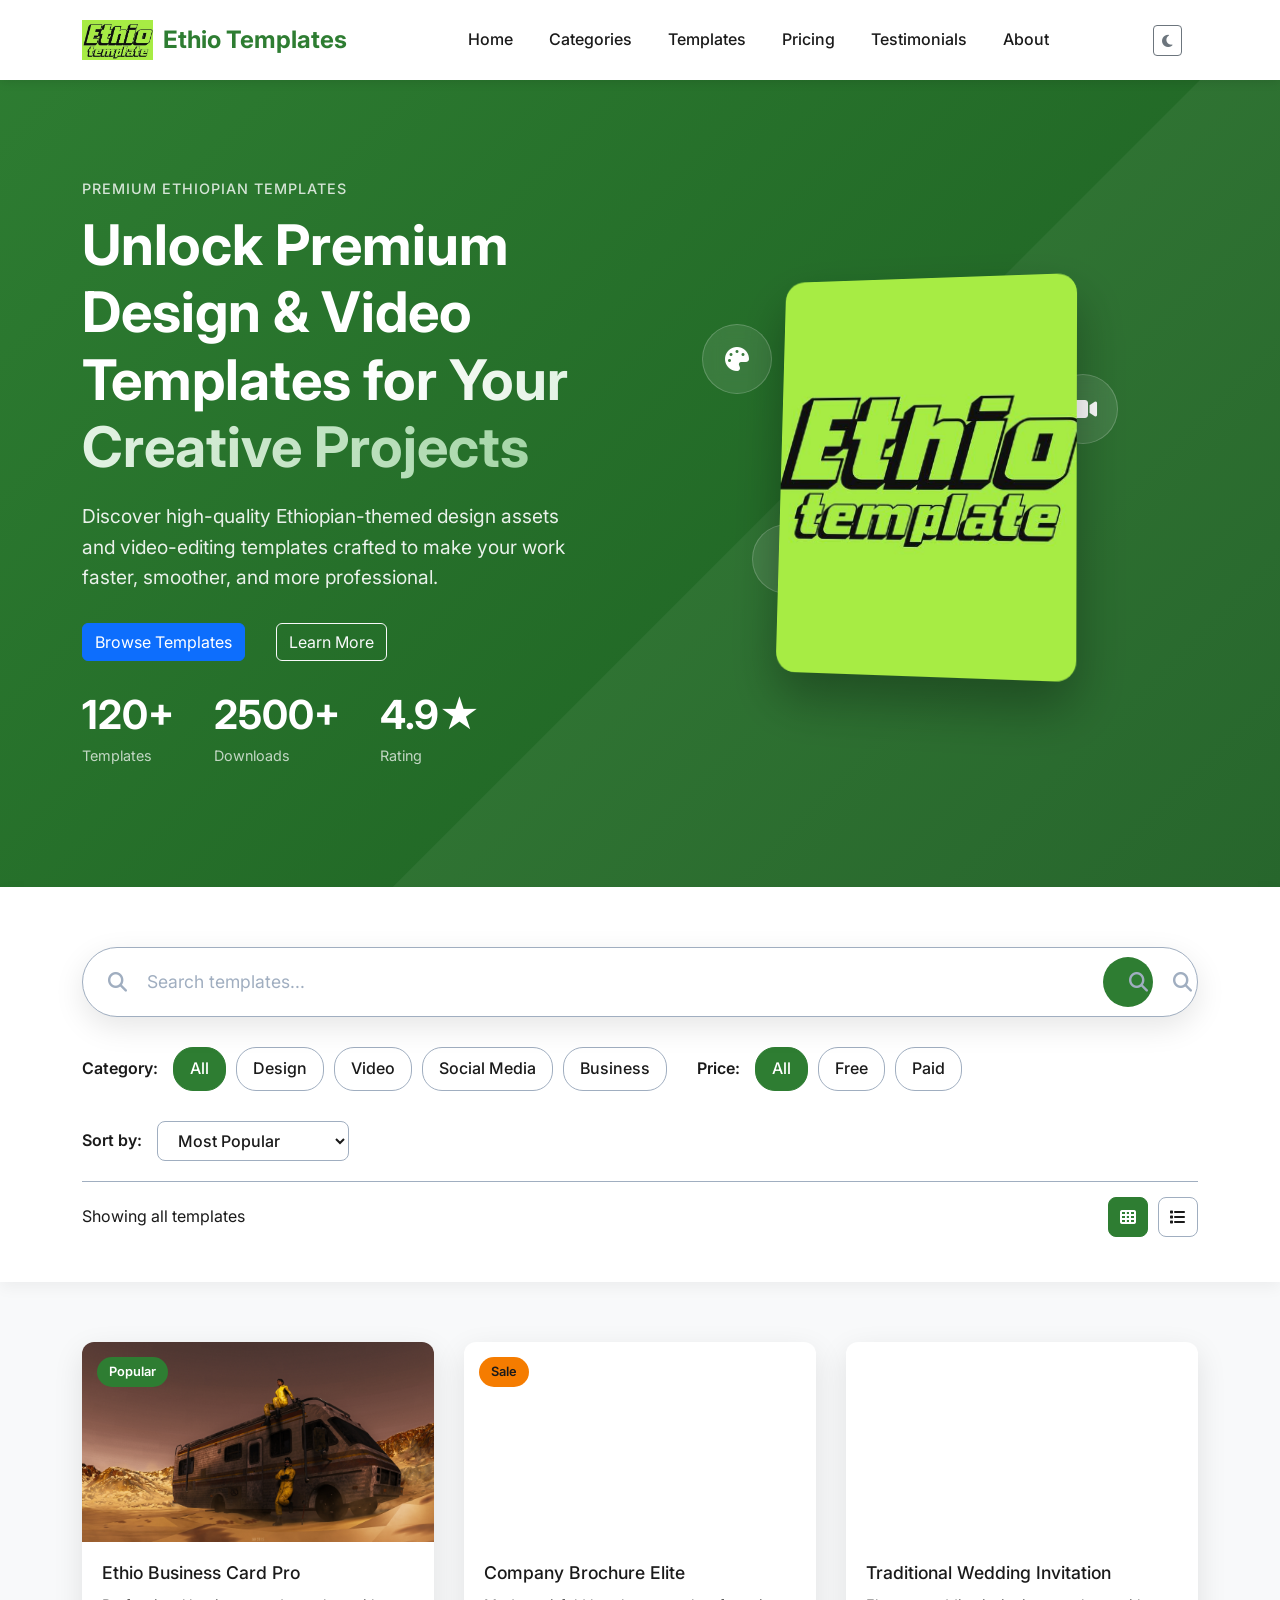
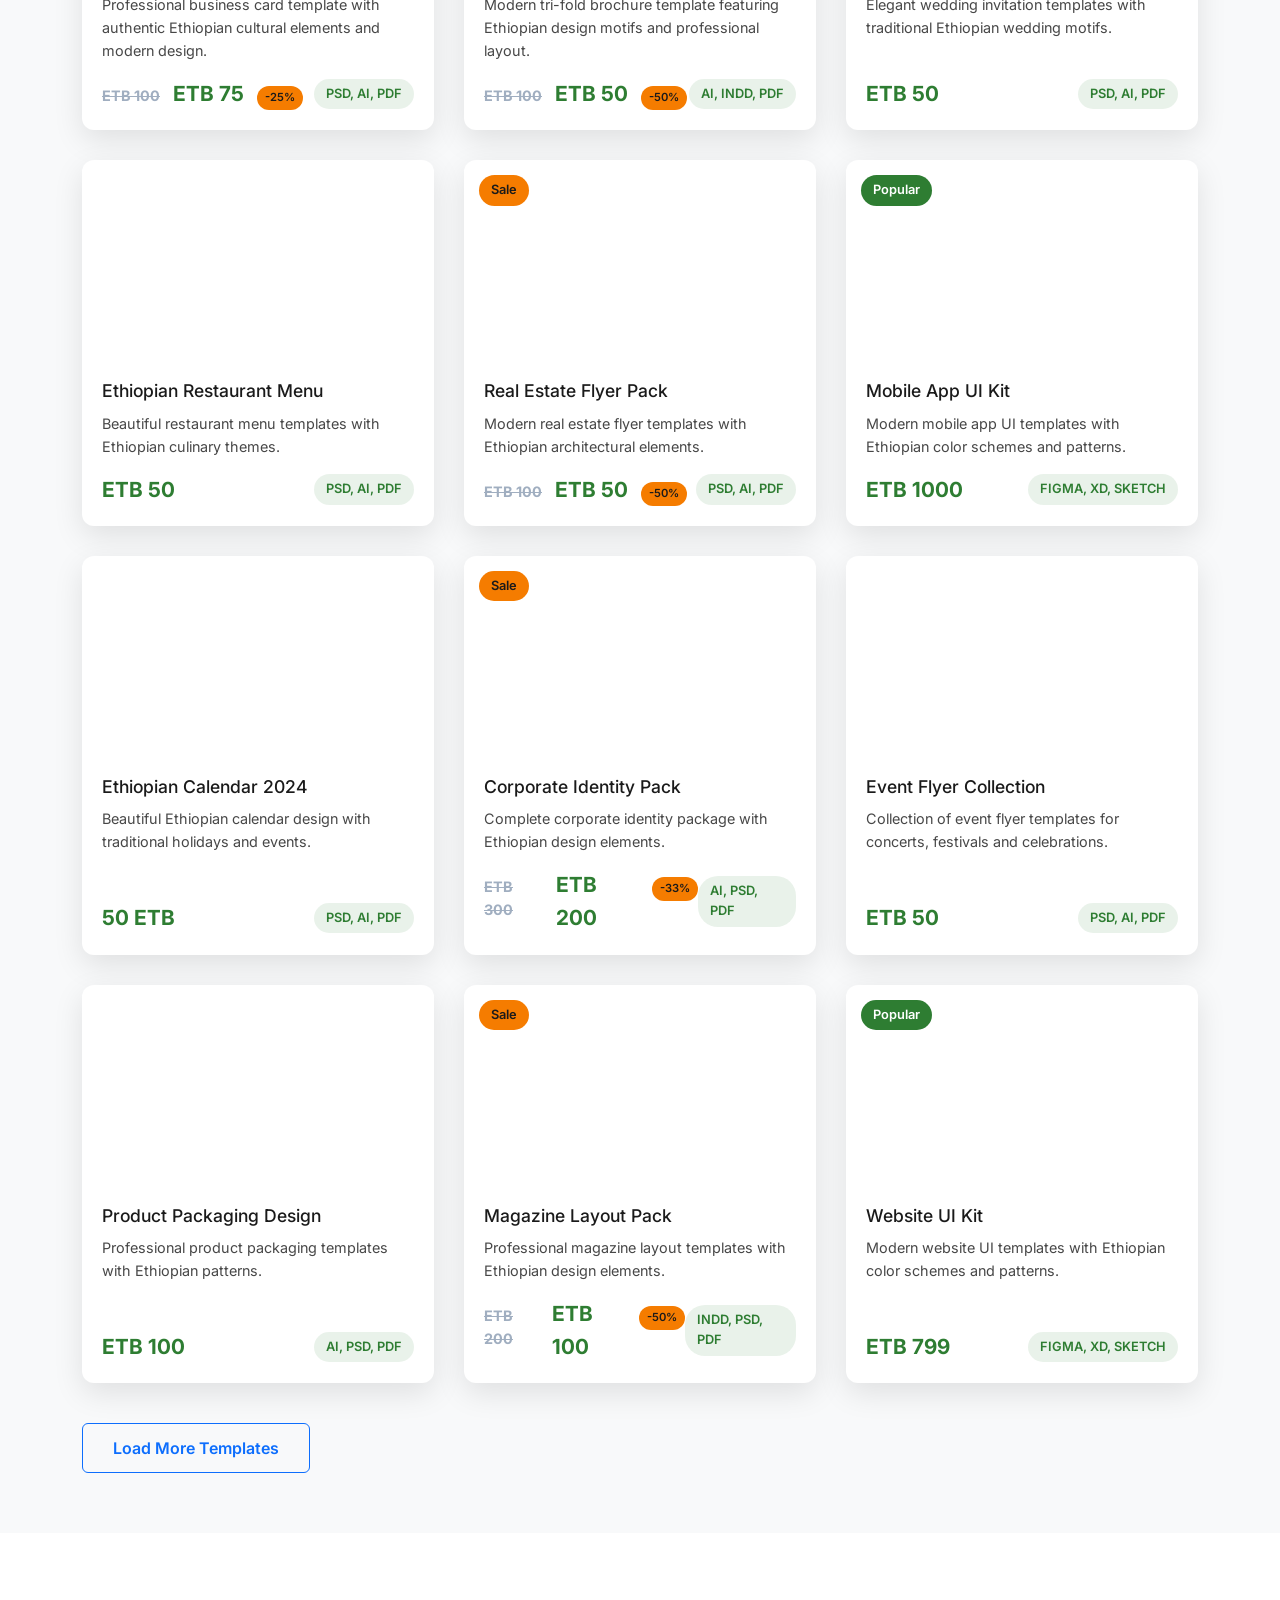
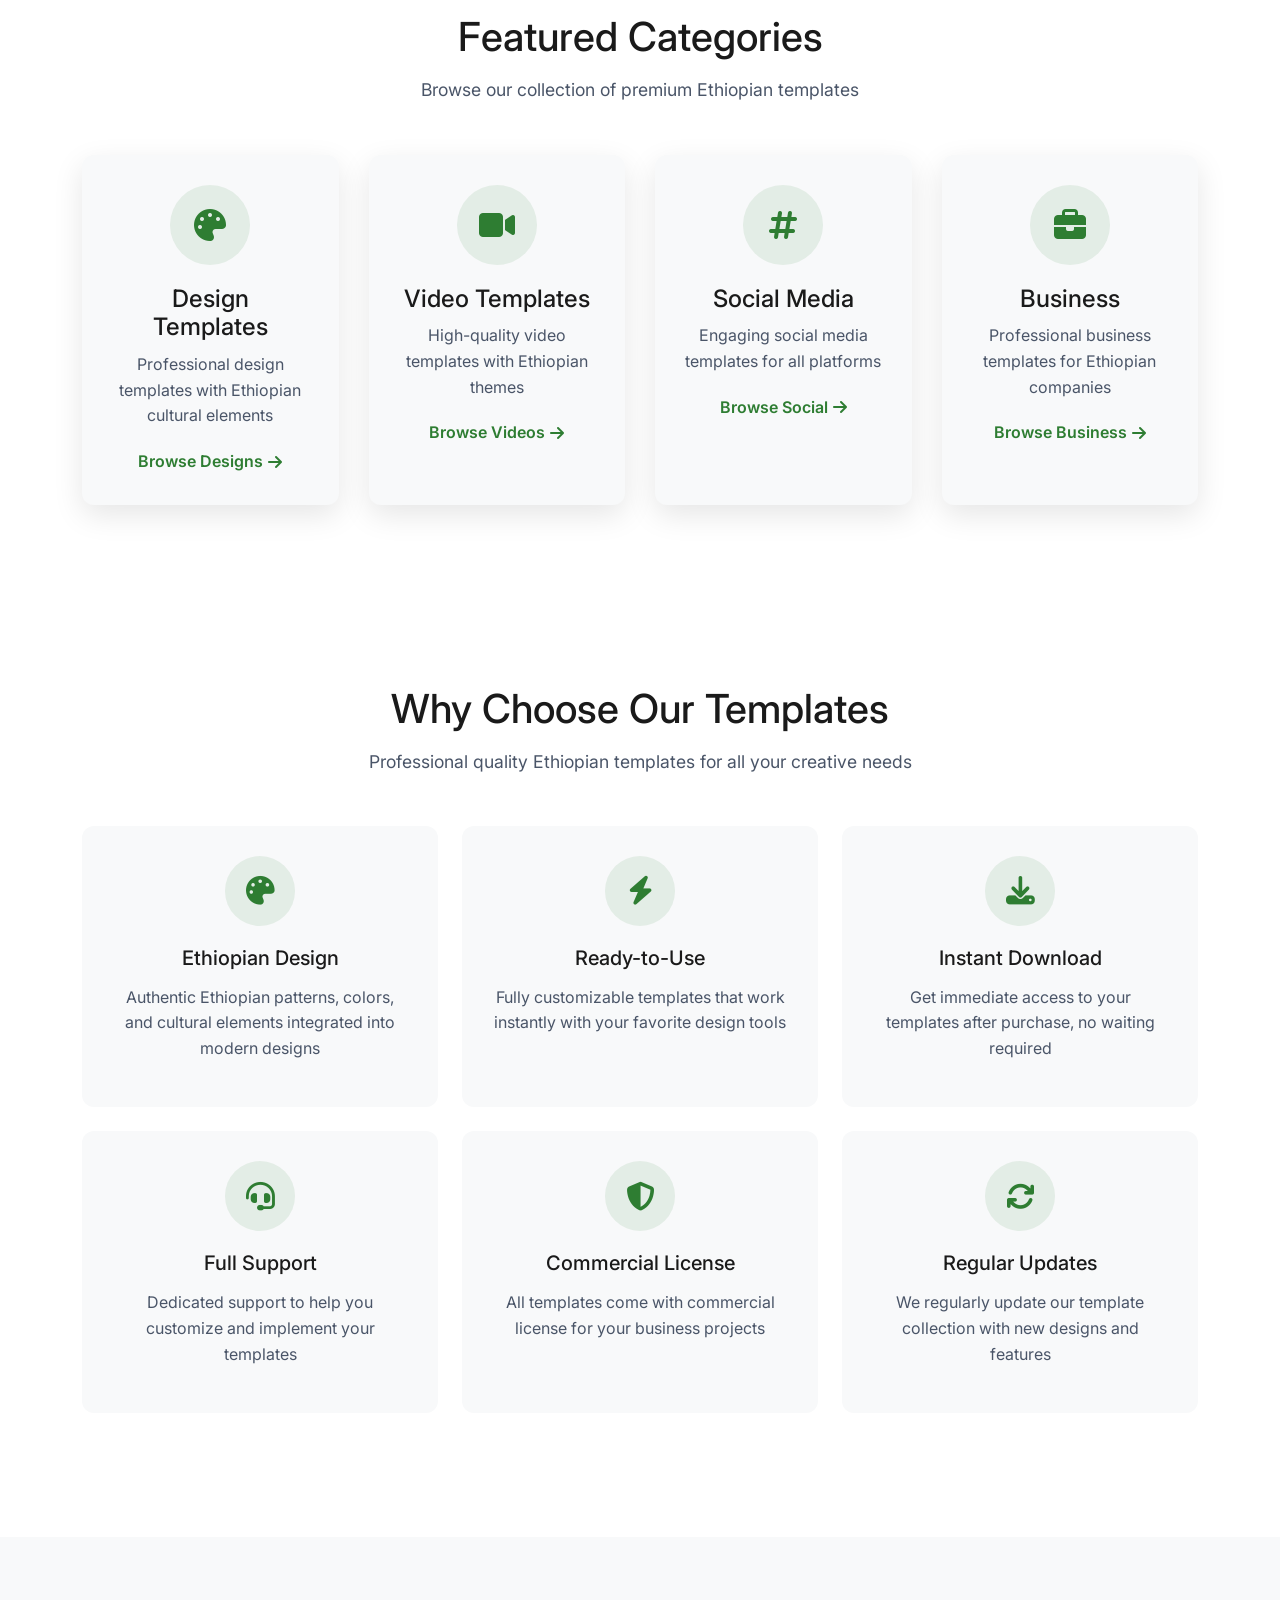
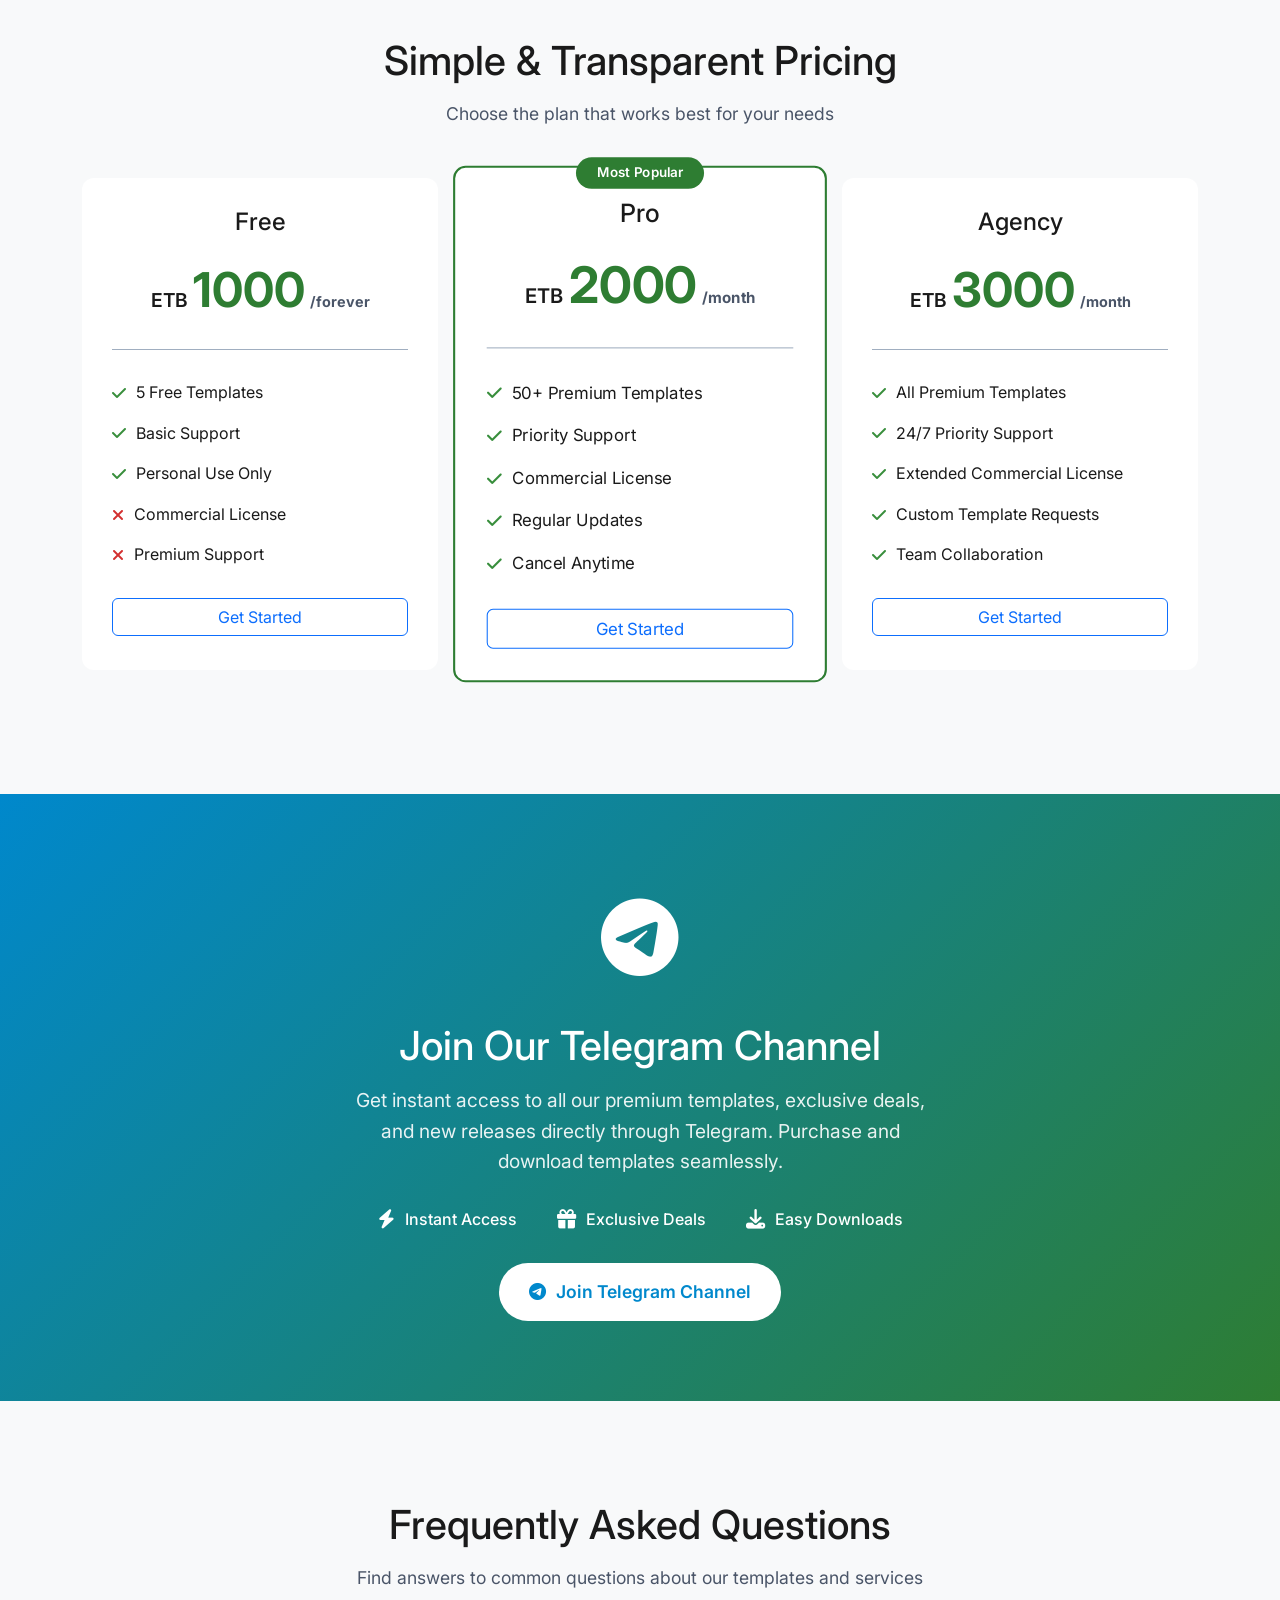
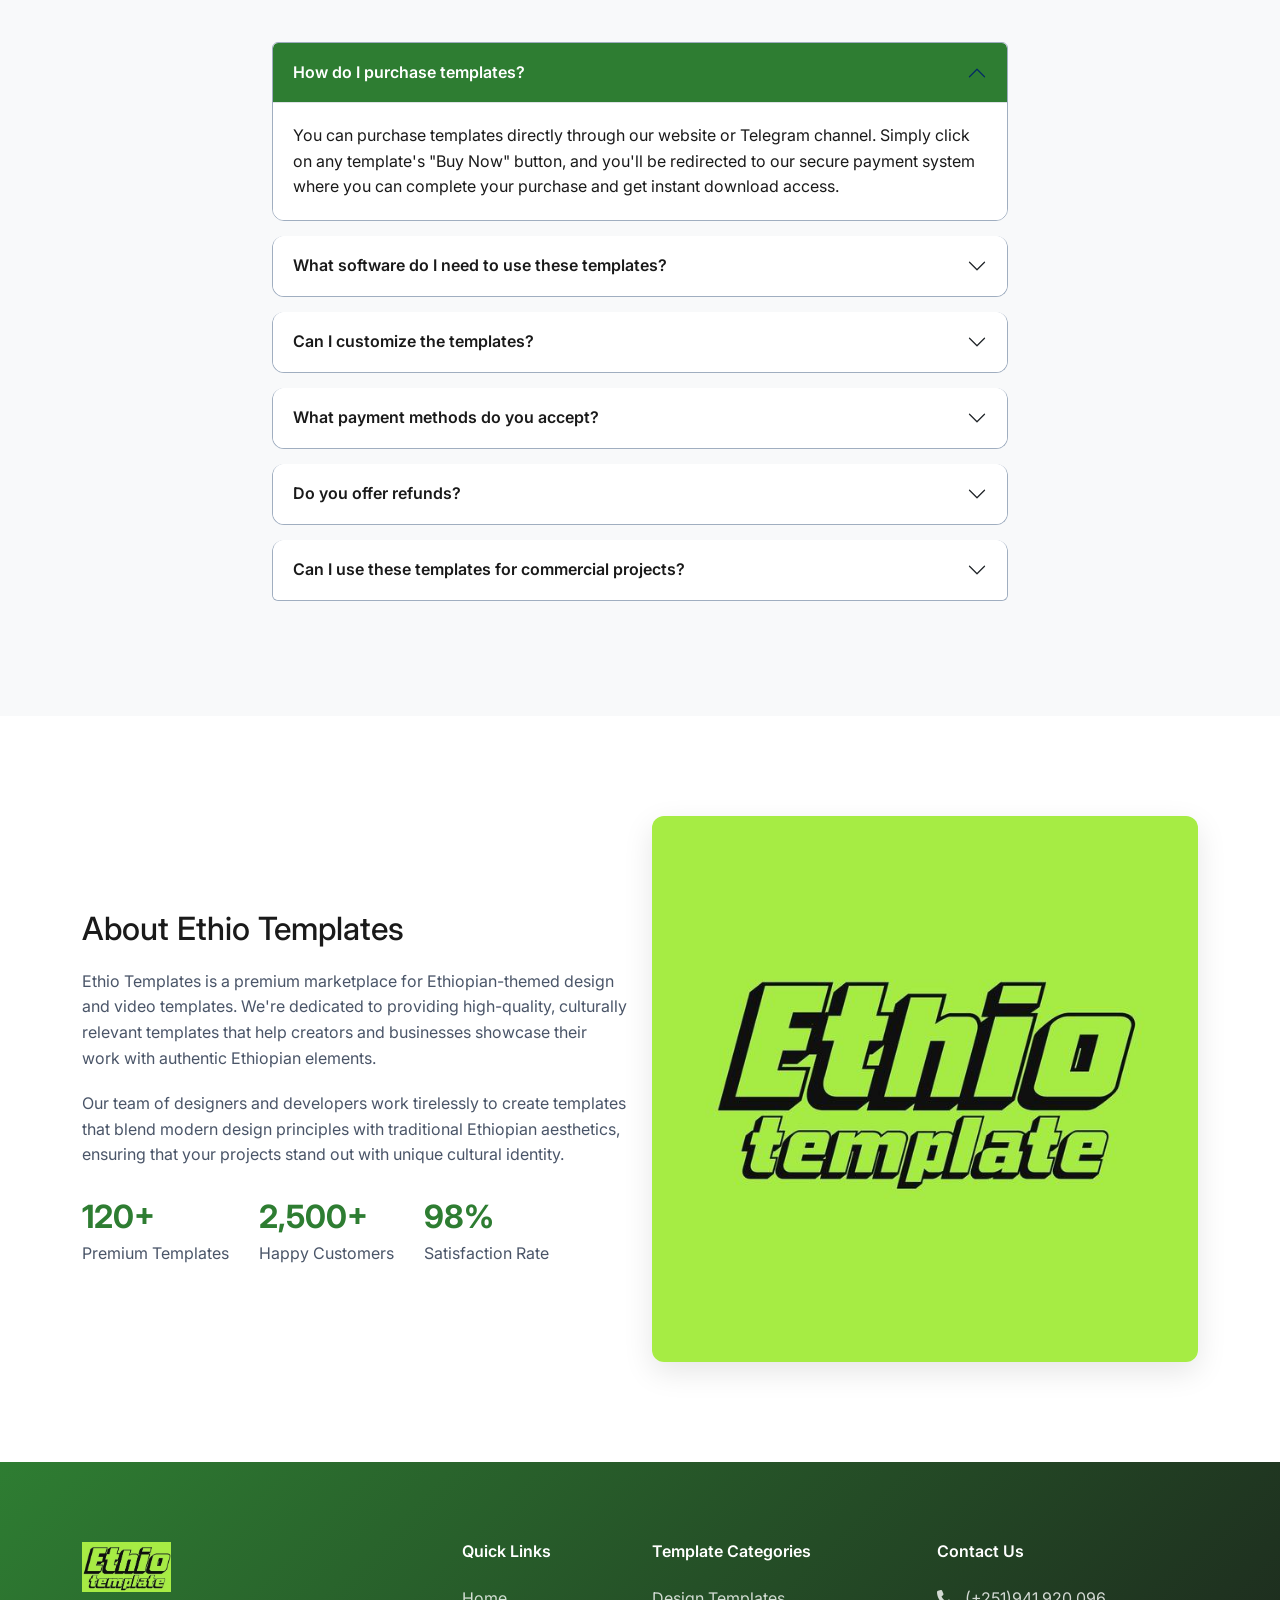
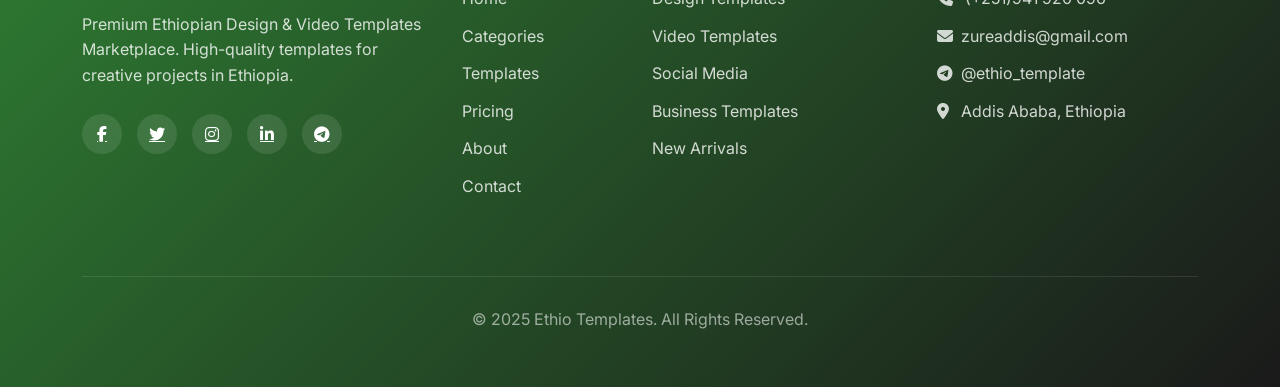
==== commit 5d69931d: "added my new thing" ====
--- a/ethio-templates.html
+++ b/ethio-templates.html
@@ -437,84 +437,43 @@
         </div>
     </section>
 
-    <!-- Testimonials Section -->
-    <section class="section-padding testimonials" id="testimonials">
-        <div class="container">
-            <div class="section-header">
-                <h2>What Our Customers Say</h2>
-                <p>Join hundreds of satisfied creators using our premium Ethiopian templates</p>
-            </div>
-            
-            <div class="testimonials-slider">
-                <div class="testimonial-card">
-                    <div class="testimonial-content">
-                        <p>"These Ethiopian templates have transformed my design workflow. The cultural elements are authentic and beautifully integrated."</p>
-                    </div>
-                    <div class="testimonial-author">
-                        <img src="https://via.placeholder.com/60" alt="Customer">
-                        <div class="author-info">
-                            <h6>Meron Tekle</h6>
-                            <span>Graphic Designer</span>
-                        </div>
-                    </div>
-                </div>
-                
-                <div class="testimonial-card">
-                    <div class="testimonial-content">
-                        <p>"As a video editor, I was looking for Ethiopian-themed templates. This platform exceeded my expectations with quality and variety."</p>
-                    </div>
-                    <div class="testimonial-author">
-                        <img src="https://via.placeholder.com/60" alt="Customer">
-                        <div class="author-info">
-                            <h6>Dawit Haile</h6>
-                            <span>Video Producer</span>
-                        </div>
-                    </div>
-                </div>
-                
-                <div class="testimonial-card">
-                    <div class="testimonial-content">
-                        <p>"The business templates helped me create professional presentations for my Ethiopian startup. Highly recommended!"</p>
-                    </div>
-                    <div class="testimonial-author">
-                        <img src="https://via.placeholder.com/60" alt="Customer">
-                        <div class="author-info">
-                            <h6>Sofia Mohammed</h6>
-                            <span>Entrepreneur</span>
-                        </div>
-                    </div>
-                </div>
-            </div>
-        </div>
-    </section>
-
-    <!-- Enhanced Telegram CTA -->
-    <section class="enhanced-telegram-cta">
-        <div class="container">
-            <div class="telegram-content">
-                <div class="telegram-icon">
-                    <i class="fab fa-telegram"></i>
-                </div>
-                <h3>Join Our Telegram Channel</h3>
-                <p>Get instant access to all our premium templates, exclusive deals, and new releases directly through Telegram. Purchase and download templates seamlessly.</p>
-                
-                <div class="telegram-features">
-                    <div class="feature">
-                        <i class="fas fa-bolt"></i>
-                        <span>Instant Access</span>
-                    </div>
-                    <div class="feature">
-                        <i class="fas fa-gift"></i>
-                        <span>Exclusive Deals</span>
-                    </div>
-                    <div class="feature">
-                        <i class="fas fa-download"></i>
-                        <span>Easy Downloads</span>
-                    </div>
-                </div>
-                
-                <a href="https://t.me/ethio_template" class="telegram-btn" target="_blank">
-                    <i class="fab fa-telegram"></i> Join Telegram Channel
+   
+<!-- Enhanced Telegram CTA -->
+<section class="enhanced-telegram-cta">
+    <div class="container">
+        <div class="telegram-content">
+            <div class="telegram-icon">
+                <i class="fab fa-telegram"></i>
+            </div>
+            <h3>Join Our Telegram Channel</h3>
+            <p>Get instant access to all our premium templates, exclusive deals, and new releases directly through Telegram. Purchase and download templates seamlessly.</p>
+            
+            <div class="telegram-features">
+                <div class="feature">
+                    <i class="fas fa-bolt"></i>
+                    <span>Instant Access</span>
+                </div>
+                <div class="feature">
+                    <i class="fas fa-gift"></i>
+                    <span>Exclusive Deals</span>
+                </div>
+                <div class="feature">
+                    <i class="fas fa-download"></i>
+                    <span>Easy Downloads</span>
+                </div>
+            </div>
+            
+        
+        <a href="https://t.me/ethio_template" class="telegram-btn" target="_blank"
+   onclick="window.open('https://t.me/ethio_template', '_blank'); return false;">
+    <i class="fab fa-telegram"></i> Join Telegram Channel
+</a>
+
+            </a>
+        </div>
+    </div>
+</section>
+
                 </a>
             </div>
         </div>
@@ -698,7 +657,7 @@
                         <h6>Contact Us</h6>
                         <ul>
                             <li><a href="tel:+251941920096"><i class="fas fa-phone me-2"></i> (+251)941 920 096</a></li>
-                            <li><a href="mailto:zureaddis@gmail.com"><i class="fas fa-envelope me-2"></i>zureaddis@gmail.com</a></li>
+                            <li><a href="mailto:ethiotamplate@gmail.com"><i class="fas fa-envelope me-2"></i>zureaddis@gmail.com</a></li>
                             <li><a href="https://t.me/ethio_template" target="_blank"><i class="fab fa-telegram me-2"></i>@ethio_template</a></li>
                             <li><a href="#"><i class="fas fa-map-marker-alt me-2"></i> Addis Ababa, Ethiopia</a></li>
                         </ul>
